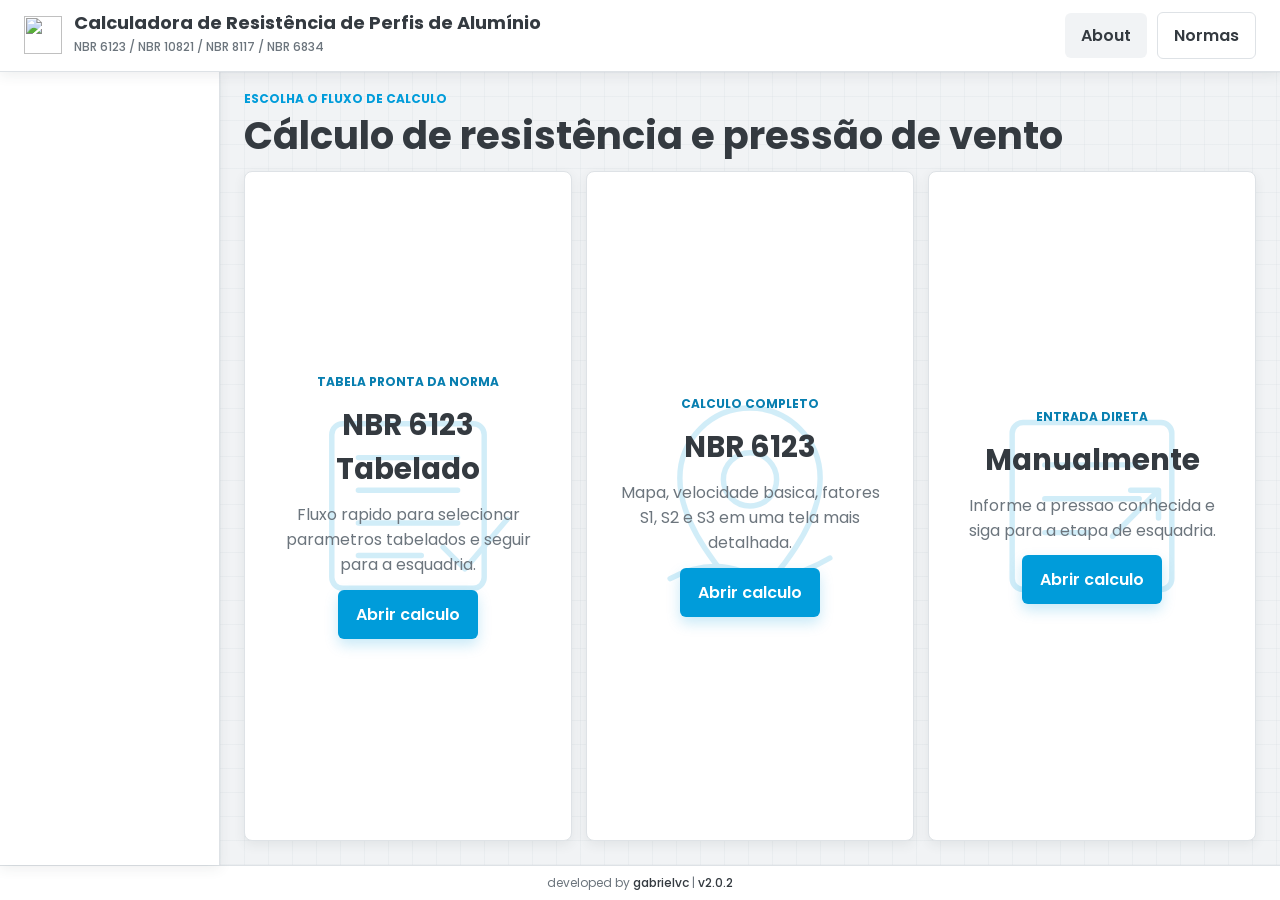
==== index.html @ 4ff80dc0 "v2.0.2" ====
<!DOCTYPE html>
<html lang="pt-BR">
<head>
  <meta charset="UTF-8" />
  <meta name="viewport" content="width=device-width, initial-scale=1.0" />
  <title>Calculadora de resistência de perfis</title>
  <link rel="preconnect" href="https://fonts.googleapis.com">
  <link rel="preconnect" href="https://fonts.gstatic.com" crossorigin>
  <link href="https://fonts.googleapis.com/css2?family=Poppins:wght@400;500;600;700&display=swap" rel="stylesheet">
  <link rel="stylesheet" href="https://unpkg.com/leaflet/dist/leaflet.css"/>
  <link rel="icon" href="/favicon.png" type="image/png">
  <link rel="stylesheet" href="styles.css" />
  <script src="https://unpkg.com/leaflet/dist/leaflet.js"></script>
</head>
<body>
  <header id="top-bar">
    <a class="brand" href="#" aria-label="Voltar para inicio">
      <img src="favicon.png" alt="">
      <div>
        <strong>Calculadora de Resistência de Perfis de Alumínio</strong>
        <span>NBR 6123 / NBR 10821 / NBR 8117 / NBR 6834</span>
      </div>
    </a>

    <nav class="top-nav" aria-label="Menu principal">
      <button class="top-btn" type="button" data-dialog="aboutDialog">About</button>
      <a class="top-btn ghost" href="/normas">Normas</a>
    </nav>
  </header>

  <div id="main-container">
    
    <aside id="sidebar" aria-label="Barra lateral"><!--
      <h3>Projeto</h3>

      <div class="sidebar-empty">
        <div class="sidebar-icon"></div>
        <p>Espaco reservado para ferramentas, historico ou configuracoes.</p>
      </div>-->
    </aside>
    
    <main id="content-area">
      <section class="home-view view active" id="homeView" aria-labelledby="homeTitle">
        <div class="home-heading">
          <p class="eyebrow">Escolha o fluxo de calculo</p>
          <h1 id="homeTitle">Cálculo de resistência e pressão de vento</h1>
        </div>

        <div class="choice-grid" aria-label="Tipos de calculo">
          <article class="choice-panel panel-tabled" data-target="tabledView">
            <div class="panel-preview" aria-hidden="true"></div>
            <div class="choice-content">
              <span class="choice-kicker">Tabela pronta da norma</span>
              <h2>NBR 6123 Tabelado</h2>
              <p>Fluxo rapido para selecionar parametros tabelados e seguir para a esquadria.</p>
              <button class="primary-btn open-view" type="button" data-target="tabledView">Abrir calculo</button>
            </div>
          </article>

          <article class="choice-panel panel-nbr" data-target="nbrView">
            <div class="panel-preview" aria-hidden="true"></div>
            <div class="choice-content">
              <span class="choice-kicker">Calculo completo</span>
              <h2>NBR 6123</h2>
              <p>Mapa, velocidade basica, fatores S1, S2 e S3 em uma tela mais detalhada.</p>
              <button class="primary-btn open-view" type="button" data-target="nbrView">Abrir calculo</button>
            </div>
          </article>

          <article class="choice-panel panel-manual" data-target="manualView">
            <div class="panel-preview" aria-hidden="true"></div>
            <div class="choice-content">
              <span class="choice-kicker">Entrada direta</span>
              <h2>Manualmente</h2>
              <p>Informe a pressao conhecida e siga para a etapa de esquadria.</p>
              <button class="primary-btn open-view" type="button" data-target="manualView">Abrir calculo</button>
            </div>
          </article>
        </div>
      </section>

      <section class="calc-view view" id="tabledView" aria-labelledby="tabledTitle">
        <div class="view-header">
          <button class="icon-btn back-btn" type="button" aria-label="Voltar">&lsaquo;</button>
          <div>
            <p class="eyebrow">Tabela pronta</p>
            <h1 id="tabledTitle">NBR 6123 Tabelado</h1>
          </div>
        </div>

        <div class="workspace with-map">
          <form class="form-column">
            <section class="tool-panel">
              <h2>Pressao do vento</h2>
              <div class="input-grid">
                <label for="pavimentosInput">Pavimentos<input id="pavimentosInput" type="number" min="1" placeholder="1 a 30 no máx."></label>
              </div>
            </section>

            <section class="tool-panel">
              <h2>Esquadria</h2>
              <div class="input-grid">
                <label for="larguraInput">Largura (mm)<input id="larguraInput" type="number" step="1" placeholder="Largura total"></label>
                <label for="alturafolInput">Altura (mm)<input id="alturafolInput" type="number" step="1" placeholder="Altura total"></label>
                <label for="quantidadefolInput">Folhas<input id="quantidadefolInput" type="number" min="1" placeholder="Qtd. de folhas"></label>
              </div>
              <label class="alloy-field">Liga do Alumínio
                <button class="alloy-select" type="button" data-dialog="alloyDialog">
                  <strong data-alloy-label>6060-T5</strong>
                </button>
              </label>
              <div class="optional-glass-card" id="tabledGlassSection">
                <div class="optional-glass-header">
                  <div>
                    <strong>Espessura de vidro mínima</strong>
                  </div>
                  <button class="secondary-btn glass-toggle" type="button" data-glass-toggle="tabledGlassSection">Calcular vidro</button>
                </div>
                <div class="optional-glass-body">
                  <p class="optional-glass-note">Informe a medida real do pano de vidro. Para esquadrias simples, use a mesma dimensão da esquadria.</p>
                  <label class="alloy-field">Tipo de vidro
                    <button class="alloy-select" type="button" data-dialog="glassDialog">
                      <strong data-glass-label>Monolítico float</strong>
                    </button>
                  </label>
                  <label class="same-glass-toggle">
                    <input type="checkbox" data-glass-same="tabledGlassSection" data-source-width="#larguraInput" data-source-height="#alturafolInput" data-source-leaves="#quantidadefolInput">
                    <span>Mesma dimensão da esquadria</span>
                  </label>
                  <div class="input-grid">
                    <label for="tabledGlassWidthInput">Largura do vidro (mm)<input id="tabledGlassWidthInput" type="number" step="1" placeholder="Largura do pano"></label>
                    <label for="tabledGlassHeightInput">Altura do vidro (mm)<input id="tabledGlassHeightInput" type="number" step="1" placeholder="Altura do pano"></label>
                  </div>
                </div>
              </div>
              <button class="primary-btn wide calc-btn" id="generateJsonBtn" type="button">Calcular</button>
            </section>
          </form>

          <section class="map-panel">
            <div class="map-search">
              <label for="addressInput">Endereco</label>
              <div class="field-row">
                <input id="addressInput" type="text" placeholder="Digite uma cidade ou endereco">
                <button class="secondary-btn" id="searchBtn" type="button">Buscar</button>
              </div>
            </div>
            <div id="mapid"></div>
          </section>

          <aside class="result-panel" id="results">
            <h2>Resultados</h2>
          </aside>
        </div>
      </section>

      <section class="calc-view view" id="nbrView" aria-labelledby="nbrTitle">
        <div class="view-header">
          <button class="icon-btn back-btn" type="button" aria-label="Voltar">&lsaquo;</button>
          <div>
            <p class="eyebrow">Calculo completo</p>
            <h1 id="nbrTitle">NBR 6123</h1>
          </div>
        </div>

        <div class="workspace with-map">
          <form class="form-column">
            <section class="tool-panel pressure-panel" id="nbrPressurePanel">
              <div class="panel-heading-row">
                <h2>Pressao do vento</h2>
                <button class="mini-btn" id="togglePressureDetailsBtn" type="button">Ver parametros</button>
              </div>

              <div class="pressure-final compact-hidden" id="nbrPressureFinal">
                <span>Pressao de ensaio</span>
                <strong id="nbrPressureFinalValue">-- Pa</strong>
              </div>

              <div class="pressure-details" id="nbrPressureDetails">
                <div class="input-grid">
                  <label for="nbrV0Input">V0 (m/s)<input id="nbrV0Input" type="number" step="0.1" placeholder="Selecione no mapa" readonly></label>
                  <label for="nbrRegionInput">Regiao<input id="nbrRegionInput" type="text" placeholder="Selecione no mapa" readonly></label>
                </div>

                <div class="factor-stack" aria-label="Fatores da NBR 6123">
                  <p class="factor-instruction">Clique em cada fator para escolher a condição do projeto.</p>
                  <button class="factor-summary" type="button" data-dialog="s1Dialog">
                    <span>
                      <strong>S1</strong>
                      <small id="nbrS1Summary">Terreno plano ou fracamente acidentado</small>
                      <em>Clique para escolher</em>
                    </span>
                    <b id="nbrS1Value">1,0</b>
                  </button>
                  <button class="factor-summary" type="button" data-dialog="s2Dialog">
                    <span>
                      <strong>S2</strong>
                      <small id="nbrS2Summary">Categoria a definir</small>
                      <em>Clique para preencher</em>
                    </span>
                    <b id="nbrS2Value">1,0</b>
                  </button>
                  <button class="factor-summary" type="button" data-dialog="s3Dialog">
                    <span>
                      <strong>S3</strong>
                    <small id="nbrS3Summary">Grupo 3 - edificações usuais</small>
                      <em>Clique para escolher</em>
                    </span>
                    <b id="nbrS3Value">1,0</b>
                  </button>
                </div>
              </div>
            </section>

            <section class="tool-panel">
              <h2>Esquadria</h2>
              <div class="input-grid">
                <label for="nbrLarguraInput">Largura (mm)<input id="nbrLarguraInput" type="number" step="1" placeholder="Largura total"></label>
                <label for="nbrAlturaInput">Altura (mm)<input id="nbrAlturaInput" type="number" step="1" placeholder="Altura total"></label>
                <label for="nbrFolhasInput">Folhas<input id="nbrFolhasInput" type="number" min="1" placeholder="Qtd. de folhas"></label>
              </div>
              <label class="alloy-field">Liga do Alumínio
                <button class="alloy-select" type="button" data-dialog="alloyDialog">
                  <strong data-alloy-label>6060-T5</strong>
                </button>
              </label>
              <div class="optional-glass-card" id="nbrGlassSection">
                <div class="optional-glass-header">
                  <div>
                    <strong>Espessura de vidro mínima</strong>
                  </div>
                  <button class="secondary-btn glass-toggle" type="button" data-glass-toggle="nbrGlassSection">Calcular vidro</button>
                </div>
                <div class="optional-glass-body">
                  <p class="optional-glass-note">Informe a medida real do pano de vidro. Em fachadas, use o maior vidro do módulo.</p>
                  <label class="alloy-field">Tipo de vidro
                    <button class="alloy-select" type="button" data-dialog="glassDialog">
                      <strong data-glass-label>Monolítico float</strong>
                    </button>
                  </label>
                  <label class="same-glass-toggle">
                    <input type="checkbox" data-glass-same="nbrGlassSection" data-source-width="#nbrLarguraInput" data-source-height="#nbrAlturaInput" data-source-leaves="#nbrFolhasInput">
                    <span>Mesma dimensão da esquadria</span>
                  </label>
                  <div class="input-grid">
                    <label for="nbrGlassWidthInput">Largura do vidro (mm)<input id="nbrGlassWidthInput" type="number" step="1" placeholder="Largura do pano"></label>
                    <label for="nbrGlassHeightInput">Altura do vidro (mm)<input id="nbrGlassHeightInput" type="number" step="1" placeholder="Altura do pano"></label>
                  </div>
                </div>
              </div>
              <button class="primary-btn wide calc-btn" id="nbrCalculateBtn" type="button">Calcular</button>
            </section>
          </form>

          <section class="map-panel">
            <div class="map-search">
              <label for="nbrAddressInput">Endereco</label>
              <div class="field-row">
                <input id="nbrAddressInput" type="text" placeholder="Digite uma cidade ou endereco">
                <button class="secondary-btn" id="nbrSearchBtn" type="button">Buscar</button>
              </div>
            </div>
            <div id="nbrMapid"></div>
          </section>

          <aside class="result-panel" id="nbrResults">
            <h2>Resultados</h2>
            <dl>
              <div><dt>Pressao de ensaio</dt><dd>Aguardando calculo</dd></div>
              <div><dt>Esquadria</dt><dd>Nao calculada</dd></div>
            </dl>
          </aside>
        </div>
      </section>

      <section class="calc-view view" id="manualView" aria-labelledby="manualTitle">
        <div class="view-header">
          <button class="icon-btn back-btn" type="button" aria-label="Voltar">&lsaquo;</button>
          <div>
            <p class="eyebrow">Entrada direta</p>
            <h1 id="manualTitle">Manualmente</h1>
          </div>
        </div>

        <div class="workspace manual-workspace">
          <form class="form-column">
            <section class="tool-panel">
              <h2>Pressao</h2>
              <label for="manualPressaoInput">Pressao informada (Pa)<input id="manualPressaoInput" type="number" step="0.01" placeholder="Ex: 850"></label>
            </section>

            <section class="tool-panel">
              <h2>Esquadria</h2>
              <div class="input-grid">
                <label for="manualLarguraInput">Largura (mm)<input id="manualLarguraInput" type="number" step="1" placeholder="Largura total"></label>
                <label for="manualAlturaInput">Altura (mm)<input id="manualAlturaInput" type="number" step="1" placeholder="Altura"></label>
                <label for="manualFolhasInput">Folhas<input id="manualFolhasInput" type="number" min="1" placeholder="Qtd. Folhas"></label>
              </div>
              <label class="alloy-field">Liga do Alumínio
                <button class="alloy-select" type="button" data-dialog="alloyDialog">
                  <strong data-alloy-label>6060-T5</strong>
                </button>
              </label>
              <div class="optional-glass-card" id="manualGlassSection">
                <div class="optional-glass-header">
                  <div>
                    <strong>Espessura de vidro mínima</strong>
                  </div>
                  <button class="secondary-btn glass-toggle" type="button" data-glass-toggle="manualGlassSection">Calcular vidro</button>
                </div>
                <div class="optional-glass-body">
                  <p class="optional-glass-note">Informe a medida real do pano de vidro ou reutilize a dimensão da esquadria.</p>
                  <label class="alloy-field">Tipo de vidro
                    <button class="alloy-select" type="button" data-dialog="glassDialog">
                      <strong data-glass-label>Monolítico float</strong>
                    </button>
                  </label>
                  <label class="same-glass-toggle">
                    <input type="checkbox" data-glass-same="manualGlassSection" data-source-width="#manualLarguraInput" data-source-height="#manualAlturaInput" data-source-leaves="#manualFolhasInput">
                    <span>Mesma dimensão da esquadria</span>
                  </label>
                  <div class="input-grid">
                    <label for="manualGlassWidthInput">Largura do vidro (mm)<input id="manualGlassWidthInput" type="number" step="1" placeholder="Largura do pano"></label>
                    <label for="manualGlassHeightInput">Altura do vidro (mm)<input id="manualGlassHeightInput" type="number" step="1" placeholder="Altura do pano"></label>
                  </div>
                </div>
              </div>
              <button class="primary-btn wide calc-btn" id="manualCalculateBtn" type="button">Calcular</button>
            </section>
          </form>

          <aside class="result-panel manual-result" id="manualResults">
            <h2>Resultados</h2>
          </aside>
        </div>
      </section>
    </main>
  </div>

  <footer id="bottom-bar">
    <p>developed by <a href="https://github.com/gabrielvcc" target="_blank" rel="noopener">gabrielvc</a> | <a href="#" id="version-link">v2.0.2</a></p>
  </footer>

  <dialog id="aboutDialog">
    <div class="dialog-content">
      <h2>Calculadora NBR 6123</h2>
      <p>Base visual nova para organizar os fluxos de pressao do vento e esquadria.</p>
      <button class="primary-btn" type="button" data-close-dialog>Fechar</button>
    </div>
  </dialog>

  <dialog class="factor-dialog" id="calculationDetailsDialog">
    <div class="dialog-content factor-dialog-content">
      <div class="dialog-heading">
        <div>
          <p class="eyebrow">Memoria de calculo</p>
          <h2>Detalhes</h2>
        </div>
        <button class="icon-btn" type="button" aria-label="Fechar" data-close-dialog>&times;</button>
      </div>

      <div id="calculationDetailsContent" class="details-grid"></div>
    </div>
  </dialog>

  <dialog class="factor-dialog" id="glassDetailsDialog">
    <div class="dialog-content factor-dialog-content">
      <div class="dialog-heading">
        <div>
          <p class="eyebrow">Memoria de calculo</p>
          <h2>Vidro</h2>
        </div>
        <button class="icon-btn" type="button" aria-label="Fechar" data-close-dialog>&times;</button>
      </div>

      <div id="glassDetailsContent" class="details-grid"></div>
    </div>
  </dialog>

  <dialog class="factor-dialog" id="alloyDialog">
    <div class="dialog-content factor-dialog-content">
      <div class="dialog-heading">
        <div>
          <p class="eyebrow">Material da esquadria</p>
          <h2>Liga de alumínio</h2>
        </div>
        <button class="icon-btn" type="button" aria-label="Fechar" data-close-dialog>&times;</button>
      </div>

      <div class="alloy-table-wrap">
        <table class="alloy-table">
          <thead>
            <tr>
              <th>Liga</th>
              <th>LRT (N/mm²)</th>
              <th>Módulo E (MPa)</th>
              <th>Densidade (kg/mm².m)</th>
              <th></th>
            </tr>
          </thead>
          <tbody>
            <tr>
              <td><strong>6060-T5</strong></td>
              <td>150</td>
              <td>70000</td>
              <td>000270</td>
              <td><button class="secondary-btn alloy-option" type="button" data-alloy="6060-T5">Selecionar</button></td>
            </tr>
            <tr>
              <td><strong>6063-T6</strong></td>
              <td>180</td>
              <td>70000</td>
              <td>000270</td>
              <td><button class="secondary-btn alloy-option" type="button" data-alloy="6063-T6">Selecionar</button></td>
            </tr>
            <tr>
              <td><strong>6351-T6</strong></td>
              <td>290</td>
              <td>70000</td>
              <td>000271</td>
              <td><button class="secondary-btn alloy-option" type="button" data-alloy="6351-T6">Selecionar</button></td>
            </tr>
          </tbody>
        </table>
      </div>
    </div>
  </dialog>

  <dialog class="factor-dialog" id="glassDialog">
    <div class="dialog-content factor-dialog-content">
      <div class="dialog-heading">
        <div>
          <p class="eyebrow">NBR 7199</p>
          <h2>Tipo de vidro</h2>
        </div>
        <button class="icon-btn" type="button" aria-label="Fechar" data-close-dialog>&times;</button>
      </div>

      <div class="alloy-table-wrap">
        <table class="alloy-table">
          <thead>
            <tr>
              <th>Tipo</th>
              <th>Composição considerada</th>
              <th>Fator usado</th>
              <th></th>
            </tr>
          </thead>
          <tbody>
            <tr>
              <td><strong>Monolítico float</strong></td>
              <td>1 vidro float</td>
              <td>ε3 = 1,00</td>
              <td><button class="secondary-btn alloy-option glass-option" type="button" data-glass-type="monolitico_float" data-glass-name="Monolítico float">Selecionar</button></td>
            </tr>
            <tr>
              <td><strong>Monolítico impresso</strong></td>
              <td>1 vidro impresso</td>
              <td>ε3 = 1,10</td>
              <td><button class="secondary-btn alloy-option glass-option" type="button" data-glass-type="monolitico_impresso" data-glass-name="Monolítico impresso">Selecionar</button></td>
            </tr>
            <tr>
              <td><strong>Monolítico armado</strong></td>
              <td>1 vidro armado</td>
              <td>ε3 = 1,30</td>
              <td><button class="secondary-btn alloy-option glass-option" type="button" data-glass-type="monolitico_armado" data-glass-name="Monolítico armado">Selecionar</button></td>
            </tr>
            <tr>
              <td><strong>Monolítico temperado</strong></td>
              <td>1 vidro temperado</td>
              <td>ε3 = 0,77</td>
              <td><button class="secondary-btn alloy-option glass-option" type="button" data-glass-type="monolitico_temperado" data-glass-name="Monolítico temperado">Selecionar</button></td>
            </tr>
            <tr>
              <td><strong>Laminado float</strong></td>
              <td>2 vidros float</td>
              <td>ε2 = 1,30</td>
              <td><button class="secondary-btn alloy-option glass-option" type="button" data-glass-type="laminado_float_2" data-glass-name="Laminado float - 2 vidros">Selecionar</button></td>
            </tr>
            <tr>
              <td><strong>Insulado float</strong></td>
              <td>2 vidros monolíticos float + câmara</td>
              <td>ε1 = 1,60</td>
              <td><button class="secondary-btn alloy-option glass-option" type="button" data-glass-type="insulado_float_2" data-glass-name="Insulado float - 2 vidros">Selecionar</button></td>
            </tr>
            <tr>
              <td><strong>Insulado float + laminado</strong></td>
              <td>1 vidro float + câmara + laminado 2 vidros</td>
              <td>ε1 = 1,60 / ε2 = 1,30</td>
              <td><button class="secondary-btn alloy-option glass-option" type="button" data-glass-type="insulado_float_laminado" data-glass-name="Insulado float + laminado">Selecionar</button></td>
            </tr>
          </tbody>
        </table>
      </div>
    </div>
  </dialog>

  <dialog class="factor-dialog" id="s1Dialog">
    <div class="dialog-content factor-dialog-content">
      <div class="dialog-heading">
        <div>
          <p class="eyebrow">Fator topografico</p>
          <h2>S1</h2>
        </div>
        <button class="icon-btn" type="button" aria-label="Fechar" data-close-dialog>&times;</button>
      </div>

      <div class="option-grid">
        <label class="option-card">
          <input type="radio" name="nbrS1" value="1.0" data-title="Terreno plano ou fracamente acidentado" checked>
          <span>
            <strong>Terreno plano ou fracamente acidentado</strong>
            <small>Referencia usual para terrenos sem aceleracao topografica relevante.</small>
          </span>
          <b>1,0</b>
        </label>
        <label class="option-card">
          <input type="radio" name="nbrS1" value="slope" data-title="Taludes ou morros">
          <span>
            <strong>Taludes ou morros</strong>
            <small>Use um valor calculado pela NBR 6123 ou uma das referencias simplificadas abaixo.</small>
          </span>
          <b>Config.</b>
        </label>

        <div class="nested-factor-options" id="nbrS1SlopeOptions">
          <label class="option-card">
            <input type="radio" name="nbrS1SlopeMode" value="manual" data-title="Valor calculado pela NBR 6123">
            <span>
              <strong>Valor calculado</strong>
              <small>Informe o S1 calculado usando os critérios da NBR 6123 para o talude ou morro.</small>
            </span>
            <input id="nbrS1ManualInput" class="factor-value-input" type="number" min="0" step="0.01" placeholder="x,xx">
          </label>
          <label class="option-card">
            <input type="radio" name="nbrS1SlopeMode" value="base" data-title="Pé de morro/base" checked>
            <span>
              <strong>Pé de morro/base</strong>
              <small>Considera S1 igual a 1,0 conforme condição da base.</small>
            </span>
            <b>1,0</b>
          </label>
          <label class="option-card">
            <input type="radio" name="nbrS1SlopeMode" value="top" data-title="Meio/topo estimativo">
            <span>
              <strong>Meio/topo</strong>
              <small>Valor estimativo para casos usuais de morro; para casos extremos, calcule pela norma.</small>
            </span>
            <b>1,20</b>
          </label>
        </div>

        <label class="option-card">
          <input type="radio" name="nbrS1" value="0.9" data-title="Vales profundos protegidos">
          <span>
            <strong>Vales profundos protegidos</strong>
            <small>Para locais protegidos de ventos de qualquer direcao.</small>
          </span>
          <b>0,9</b>
        </label>
      </div>

      <button class="primary-btn dialog-action" type="button" data-apply-factor="s1Dialog">Aplicar</button>
    </div>
  </dialog>

  <dialog class="factor-dialog" id="s2Dialog">
    <div class="dialog-content factor-dialog-content">
      <div class="dialog-heading">
        <div>
          <p class="eyebrow">Rugosidade, dimensoes e altura</p>
          <h2>S2</h2>
        </div>
        <button class="icon-btn" type="button" aria-label="Fechar" data-close-dialog>&times;</button>
      </div>

      <div class="factor-layout s2-layout">
        <div class="s2-categories">
          <div class="option-grid compact-options">
            <label class="option-card"><input type="radio" name="nbrS2" value="categoria1" data-title="Categoria I" checked><span><strong>Categoria I</strong><small>Superficies lisas de grandes dimensoes.</small></span><b>Tabela</b></label>
            <label class="option-card"><input type="radio" name="nbrS2" value="categoria2" data-title="Categoria II"><span><strong>Categoria II</strong><small>Terrenos abertos com poucos obstaculos.</small></span><b>Tabela</b></label>
            <label class="option-card"><input type="radio" name="nbrS2" value="categoria3" data-title="Categoria III"><span><strong>Categoria III</strong><small>Terrenos com obstaculos baixos e esparsos.</small></span><b>Tabela</b></label>
            <label class="option-card"><input type="radio" name="nbrS2" value="categoria4" data-title="Categoria IV"><span><strong>Categoria IV</strong><small>Terrenos cobertos por obstaculos numerosos.</small></span><b>Tabela</b></label>
            <label class="option-card"><input type="radio" name="nbrS2" value="categoria5" data-title="Categoria V"><span><strong>Categoria V</strong><small>Centro de grandes cidades ou zonas densas.</small></span><b>Tabela</b></label>
          </div>
        </div>

        <div class="building-diagram" aria-hidden="true">
          <div class="building-box">
            <div class="building-face building-front"></div>
            <div class="building-face building-side"></div>
            <div class="building-face building-top"></div>
            <span class="measure measure-width">Largura maior</span>
            <span class="measure measure-depth">Largura menor</span>
            <span class="measure measure-height">Altura</span>
          </div>
        </div>

        <div class="dimension-grid">
          <label for="nbrBuildingWidthInput">Largura maior (m)<input id="nbrBuildingWidthInput" type="number" step="0.01" placeholder="Ex: 24"></label>
          <label for="nbrBuildingLengthInput">Largura menor (m)<input id="nbrBuildingLengthInput" type="number" step="0.01" placeholder="Ex: 12"></label>
          <label for="nbrBuildingHeightInput">Altura (m)<input id="nbrBuildingHeightInput" type="number" step="0.01" placeholder="Ex: 18"></label>
          <div class="s2-calculation-card">
            <h3>S2 calculado</h3>
            <dl>
              <div><dt>Classe</dt><dd id="nbrS2ClassPreview">Informe a altura</dd></div>
              <div><dt>Parâmetros meteorológicos</dt><dd id="nbrS2MeteorPreview">--</dd></div>
              <div><dt>Fator rajada</dt><dd id="nbrS2GustPreview">--</dd></div>
              <div><dt>Resultado</dt><dd id="nbrS2ResultPreview">--</dd></div>
            </dl>
          </div>
        </div>
      </div>

      <button class="primary-btn dialog-action" type="button" data-apply-factor="s2Dialog">Aplicar</button>
    </div>
  </dialog>

  <dialog class="factor-dialog" id="s3Dialog">
    <div class="dialog-content factor-dialog-content">
      <div class="dialog-heading">
        <div>
          <p class="eyebrow">Fator estatistico</p>
          <h2>S3</h2>
        </div>
        <button class="icon-btn" type="button" aria-label="Fechar" data-close-dialog>&times;</button>
      </div>

      <div class="option-grid s3-option-grid">
        <label class="option-card"><input type="radio" name="nbrS3" value="1.11" data-title="Grupo 1"><span><strong>Grupo 1</strong><small>Estruturas cuja ruina total ou parcial pode afetar a seguranca ou possibilidade de socorro a pessoas apos uma tempestade destrutiva, como hospitais, quarteis de bombeiros e de forcas de seguranca, edificios de centrais de controle etc. Pontes rodoviarias e ferroviarias. Estruturas que abriguem substancias inflamaveis, toxicas e/ou explosivas. Vedacoes das edificacoes do grupo 1.</small></span><b>1,11</b></label>
        <label class="option-card"><input type="radio" name="nbrS3" value="1.06" data-title="Grupo 2"><span><strong>Grupo 2</strong><small>Estruturas cuja ruina represente substancial risco a vida humana, particularmente a pessoas em aglomeracoes, criancas e jovens, incluindo edificacoes com capacidade de aglomeracao de mais de 300 pessoas em um mesmo ambiente, creches com capacidade maior que 150 pessoas, escolas com capacidade maior que 250 pessoas. Vedacoes das edificacoes do grupo 2.</small></span><b>1,06</b></label>
        <label class="option-card"><input type="radio" name="nbrS3" value="1.00" data-title="Grupo 3" checked><span><strong>Grupo 3</strong><small>Edificacoes para residencias, hoteis, comercio e industrias. Estruturas ou elementos estruturais desmontaveis com vistas a reutilizacao. Vedacoes das edificacoes do grupo 3.</small></span><b>1,00</b></label>
        <label class="option-card"><input type="radio" name="nbrS3" value="0.95" data-title="Grupo 4"><span><strong>Grupo 4</strong><small>Edificacoes nao destinadas a ocupacao humana, como depositos e silos, e sem circulacao de pessoas no entorno. Vedacoes das edificacoes do grupo 4.</small></span><b>0,95</b></label>
        <label class="option-card"><input type="radio" name="nbrS3" value="0.83" data-title="Grupo 5"><span><strong>Grupo 5</strong><small>Edificacoes temporarias nao reutilizaveis. Estruturas dos grupos 1 a 4 durante a construcao, fator aplicavel em prazo maximo de 2 anos. Vedacoes das edificacoes do grupo 5.</small></span><b>0,83</b></label>
      </div>

      <label class="note-toggle">
        <input type="checkbox" id="nbrS3SealingCheckbox">
        <span>Projeto de vedações: usar 0,92 x S3</span>
      </label>

      <div class="note-box">
        NOTA: Exclusivamente para o projeto das vedações, permite-se que a velocidade característica seja calculada com o fator 0,92 x S3, em vez de S3.
      </div>

      <button class="primary-btn dialog-action" type="button" data-apply-factor="s3Dialog">Aplicar</button>
    </div>
  </dialog>

  <script src="script.js"></script>
</body>
</html>
---- styles.css ----
:root {
  --blue: #009CDA;
  --blue-dark: #087fb0;
  --dark-gray: #343a40;
  --medium-gray: #6c757d;
  --light-gray: #f1f3f5;
  --border-color: #dee2e6;
  --background-color: #f8f9fa;
  --white: #ffffff;
  --shadow: 0 4px 12px rgba(52, 58, 64, 0.08);
  --strong-shadow: 0 18px 40px rgba(52, 58, 64, 0.14);
}

* {
  box-sizing: border-box;
  margin: 0;
  padding: 0;
  font-family: 'Poppins', sans-serif;
}

body {
  display: flex;
  flex-direction: column;
  height: 100vh;
  overflow: hidden;
  background: var(--background-color);
  color: var(--dark-gray);
}

button,
input,
select {
  font: inherit;
}

button {
  cursor: pointer;
}

a.top-btn {
  text-decoration: none;
  display: inline-flex;
  align-items: center;
}

#top-bar {
  min-height: 72px;
  display: flex;
  justify-content: space-between;
  align-items: center;
  gap: 24px;
  padding: 12px 24px;
  background: var(--white);
  border-bottom: 1px solid var(--border-color);
  box-shadow: var(--shadow);
  z-index: 10;
}

.brand {
  display: flex;
  align-items: center;
  gap: 12px;
  color: inherit;
  text-decoration: none;
}

.brand img {
  width: 38px;
  height: 38px;
}

.brand strong {
  display: block;
  font-size: 18px;
  line-height: 1.1;
}

.brand span {
  color: var(--medium-gray);
  font-size: 12px;
  font-weight: 500;
}

.top-nav {
  display: flex;
  align-items: center;
  gap: 10px;
}

.top-btn,
.primary-btn,
.secondary-btn,
.icon-btn {
  border: 0;
  border-radius: 6px;
  font-weight: 600;
  transition: transform 0.18s, box-shadow 0.18s, background 0.18s, color 0.18s;
}

.top-btn,
.secondary-btn {
  padding: 10px 16px;
  background: var(--light-gray);
  color: var(--dark-gray);
}

.top-btn:hover,
.secondary-btn:hover {
  background: #e8ecef;
  transform: translateY(-1px);
}

.top-btn.ghost {
  background: transparent;
  border: 1px solid var(--border-color);
}

#main-container {
  display: flex;
  flex: 1;
  min-height: 0;
}

#bottom-bar {
  height: 35px;
  display: flex;
  align-items: center;
  justify-content: center;
  flex-shrink: 0;
  padding: 0 20px;
  background: var(--white);
  border-top: 1px solid var(--border-color);
  color: var(--medium-gray);
  font-size: 12px;
}

#bottom-bar a {
  color: var(--dark-gray);
  font-weight: 500;
  text-decoration: none;
  transition: color 0.2s;
}

#bottom-bar a:hover {
  color: var(--blue);
}

#bottom-bar p span {
  position: relative;
  top: 1px;
  font-size: 1.5em;
}

#sidebar {
  width: 220px;
  padding: 24px;
  background: var(--white);
  border-right: 1px solid var(--border-color);
  display: flex;
  flex-direction: column;
  align-items: center;
  box-shadow: var(--shadow);
  z-index: 2;
}

#sidebar h3 {
  margin-bottom: 18px;
  padding-bottom: 8px;
  border-bottom: 2px solid var(--blue);
  font-weight: 600;
}

.sidebar-empty {
  width: 100%;
  min-height: 220px;
  border: 1px dashed var(--border-color);
  border-radius: 8px;
  display: flex;
  flex-direction: column;
  align-items: center;
  justify-content: center;
  gap: 14px;
  padding: 18px;
  text-align: center;
  color: var(--medium-gray);
  background: linear-gradient(180deg, #fff, #f6f8fa);
}

.sidebar-icon {
  width: 48px;
  height: 48px;
  border-radius: 8px;
  border: 2px solid rgba(0, 156, 218, 0.25);
  background:
    linear-gradient(90deg, transparent 46%, rgba(0, 156, 218, 0.35) 47% 53%, transparent 54%),
    linear-gradient(0deg, transparent 46%, rgba(0, 156, 218, 0.35) 47% 53%, transparent 54%);
}

.sidebar-empty p {
  font-size: 12px;
  line-height: 1.5;
}

#content-area {
  flex: 1;
  min-width: 0;
  background:
    linear-gradient(rgba(222, 226, 230, 0.38) 1px, transparent 1px),
    linear-gradient(90deg, rgba(222, 226, 230, 0.38) 1px, transparent 1px),
    var(--light-gray);
  background-size: 24px 24px;
  overflow: hidden;
}

.view {
  height: 100%;
  display: none;
  padding: 18px 24px 24px;
  overflow: auto;
}

.view.active {
  display: block;
}

.home-view {
  display: none;
  flex-direction: column;
  gap: 14px;
}

.home-view.active {
  display: flex;
}

.home-heading {
  max-width: 1200px;
}

.eyebrow {
  color: var(--blue);
  font-size: 12px;
  font-weight: 700;
  letter-spacing: 0;
  text-transform: uppercase;
  margin-bottom: 6px;
}

h1 {
  font-size: clamp(28px, 3vw, 42px);
  line-height: 1.12;
}

.choice-grid {
  flex: 1;
  min-height: 390px;
  display: grid;
  grid-template-columns: repeat(3, minmax(220px, 1fr));
  gap: 14px;
}

.choice-panel {
  position: relative;
  min-height: 100%;
  overflow: hidden;
  border: 1px solid var(--border-color);
  border-radius: 8px;
  background: var(--white);
  box-shadow: var(--shadow);
  isolation: isolate;
  transition: transform 0.2s, box-shadow 0.2s, border-color 0.2s;
}

.choice-panel:hover {
  transform: translateY(-3px);
  border-color: rgba(0, 156, 218, 0.45);
  box-shadow: var(--strong-shadow);
}

.panel-preview {
  position: absolute;
  inset: 0;
  opacity: 0.22;
  background-repeat: no-repeat;
  background-position: center;
  background-size: min(78%, 360px);
  z-index: -1;
}

.panel-tabled .panel-preview {
  background-image:
    linear-gradient(rgba(255,255,255,0.2), rgba(255,255,255,0.2)),
    url("data:image/svg+xml,%3Csvg width='420' height='420' viewBox='0 0 420 420' xmlns='http://www.w3.org/2000/svg'%3E%3Cg fill='none' stroke='%23009CDA' stroke-width='9' stroke-linecap='round' stroke-linejoin='round'%3E%3Crect x='84' y='74' width='252' height='272' rx='18'/%3E%3Cpath d='M128 130h164M128 184h164M128 238h164M128 292h104'/%3E%3Cpath d='M268 278l36 36 70-82'/%3E%3C/g%3E%3C/svg%3E");
}

.panel-nbr .panel-preview {
  background-image:
    linear-gradient(rgba(255,255,255,0.2), rgba(255,255,255,0.2)),
    url("data:image/svg+xml,%3Csvg width='420' height='420' viewBox='0 0 420 420' xmlns='http://www.w3.org/2000/svg'%3E%3Cg fill='none' stroke='%23009CDA' stroke-width='9' stroke-linecap='round' stroke-linejoin='round'%3E%3Cpath d='M210 368s116-104 116-204a116 116 0 10-232 0c0 100 116 204 116 204z'/%3E%3Ccircle cx='210' cy='166' r='44'/%3E%3Cpath d='M78 330c42-22 80-26 118-12 45 16 88 12 146-22'/%3E%3C/g%3E%3C/svg%3E");
}

.panel-manual .panel-preview {
  background-image:
    linear-gradient(rgba(255,255,255,0.2), rgba(255,255,255,0.2)),
    url("data:image/svg+xml,%3Csvg width='420' height='420' viewBox='0 0 420 420' xmlns='http://www.w3.org/2000/svg'%3E%3Cg fill='none' stroke='%23009CDA' stroke-width='9' stroke-linecap='round' stroke-linejoin='round'%3E%3Crect x='78' y='72' width='264' height='276' rx='18'/%3E%3Cpath d='M132 142h156M132 198h156M132 254h72'/%3E%3Cpath d='M244 260l72-72M274 184h46v46'/%3E%3C/g%3E%3C/svg%3E");
}

.choice-content {
  height: 100%;
  min-height: 390px;
  display: flex;
  flex-direction: column;
  justify-content: center;
  align-items: center;
  gap: 12px;
  padding: 30px;
  text-align: center;
}

.choice-kicker {
  color: var(--blue-dark);
  font-size: 12px;
  font-weight: 700;
  text-transform: uppercase;
}

.choice-content h2 {
  font-size: clamp(24px, 2.3vw, 36px);
}

.choice-content p {
  max-width: 320px;
  color: var(--medium-gray);
  line-height: 1.55;
}

.primary-btn {
  padding: 12px 18px;
  background: var(--blue);
  color: var(--white);
  box-shadow: 0 6px 14px rgba(0, 156, 218, 0.22);
}

.primary-btn:hover {
  background: var(--blue-dark);
  transform: translateY(-1px);
}

.wide {
  width: 100%;
}

.view-header {
  display: flex;
  align-items: center;
  gap: 14px;
  margin-bottom: 12px;
}

.icon-btn {
  width: 42px;
  height: 42px;
  display: inline-grid;
  place-items: center;
  background: var(--white);
  border: 1px solid var(--border-color);
  color: var(--dark-gray);
  font-size: 30px;
  line-height: 1;
  box-shadow: var(--shadow);
}

.icon-btn:hover {
  color: var(--blue);
  transform: translateY(-1px);
}

.workspace {
  display: grid;
  grid-template-columns: minmax(280px, 360px) minmax(320px, 1fr) minmax(240px, 310px);
  gap: 14px;
  align-items: stretch;
}

.manual-workspace {
  grid-template-columns: minmax(320px, 520px) minmax(260px, 380px);
}

.form-column {
  display: flex;
  flex-direction: column;
  gap: 18px;
}

.tool-panel,
.result-panel,
.map-panel {
  background: var(--white);
  border: 1px solid var(--border-color);
  border-radius: 8px;
  box-shadow: var(--shadow);
}

.tool-panel,
.result-panel {
  padding: 20px;
}

.tool-panel h2,
.result-panel h2 {
  font-size: 18px;
  margin-bottom: 16px;
  padding-bottom: 8px;
  border-bottom: 2px solid var(--blue);
}

.panel-heading-row {
  display: flex;
  align-items: flex-start;
  justify-content: space-between;
  gap: 12px;
  margin-bottom: 16px;
  border-bottom: 2px solid var(--blue);
}

.panel-heading-row h2 {
  margin-bottom: 0;
  border-bottom: 0;
}

.mini-btn {
  min-height: 30px;
  padding: 6px 10px;
  border: 1px solid var(--border-color);
  border-radius: 6px;
  background: var(--light-gray);
  color: var(--dark-gray);
  font-size: 12px;
  font-weight: 700;
}

.pressure-final {
  display: grid;
  gap: 4px;
  padding: 14px;
  border-radius: 8px;
  background: var(--light-gray);
}

.pressure-final span {
  color: var(--medium-gray);
  font-size: 12px;
  font-weight: 700;
}

.pressure-final strong {
  color: var(--blue-dark);
  font-size: 20px;
}

.compact-hidden {
  display: none;
}

.pressure-panel.is-collapsed .pressure-details {
  display: none;
}

.pressure-panel.is-collapsed .pressure-final {
  display: grid;
}

label {
  display: flex;
  flex-direction: column;
  gap: 7px;
  color: var(--dark-gray);
  font-size: 13px;
  font-weight: 600;
}

input,
select {
  width: 100%;
  height: 42px;
  border: 1px solid var(--border-color);
  border-radius: 6px;
  padding: 0 12px;
  background: var(--white);
  color: var(--dark-gray);
  outline: none;
  transition: border-color 0.18s, box-shadow 0.18s;
}

input::placeholder {
  color: var(--medium-gray);
  opacity: 0.48;
}

input:focus,
select:focus {
  border-color: var(--blue);
  box-shadow: 0 0 0 3px rgba(0, 156, 218, 0.18);
}

.field-row {
  display: grid;
  grid-template-columns: 1fr auto;
  gap: 10px;
  margin: 7px 0 16px;
}

.input-grid {
  display: grid;
  grid-template-columns: repeat(2, minmax(0, 1fr));
  gap: 14px;
}

.factor-stack {
  display: grid;
  gap: 10px;
  margin-top: 16px;
}

.factor-instruction {
  margin: 0 0 2px;
  padding: 9px 10px;
  border: 1px solid rgba(0, 156, 218, 0.18);
  border-radius: 6px;
  background: #f7fbfd;
  color: var(--blue-dark);
  font-size: 12px;
  font-weight: 700;
}

.factor-summary {
  width: 100%;
  min-height: 62px;
  display: flex;
  align-items: center;
  justify-content: space-between;
  gap: 12px;
  padding: 12px 14px;
  border: 1px solid rgba(0, 156, 218, 0.26);
  border-radius: 8px;
  background:
    linear-gradient(135deg, rgba(0, 156, 218, 0.07), transparent 62%),
    var(--white);
  color: var(--dark-gray);
  cursor: pointer;
  text-align: left;
  transition: border-color 0.18s, box-shadow 0.18s, transform 0.18s;
}

.factor-summary::after {
  content: "›";
  color: var(--blue);
  font-size: 24px;
  font-weight: 700;
  line-height: 1;
}

.factor-summary:hover {
  border-color: rgba(0, 156, 218, 0.5);
  box-shadow: 0 8px 18px rgba(52, 58, 64, 0.08);
  transform: translateY(-1px);
}

.factor-summary span {
  min-width: 0;
  display: grid;
  gap: 2px;
}

.factor-summary strong {
  font-size: 13px;
}

.factor-summary small {
  color: var(--medium-gray);
  font-size: 12px;
  line-height: 1.35;
}

.factor-summary em {
  width: fit-content;
  margin-top: 2px;
  padding: 3px 7px;
  border-radius: 999px;
  background: rgba(0, 156, 218, 0.10);
  color: var(--blue);
  font-size: 10px;
  font-style: normal;
  font-weight: 800;
  text-transform: uppercase;
}

.factor-summary b {
  min-width: 48px;
  color: var(--blue-dark);
  font-size: 15px;
  text-align: right;
}

.alloy-field {
  margin-top: 14px;
}

.alloy-select {
  height: 42px;
  min-height: 42px;
  width: 100%;
  display: flex;
  align-items: center;
  justify-content: flex-start;
  gap: 10px;
  padding: 0 12px;
  border: 1px solid var(--border-color);
  border-radius: 6px;
  background: var(--white);
  color: var(--dark-gray);
  text-align: left;
  transition: border-color 0.18s, box-shadow 0.18s, background 0.18s;
}

.alloy-select:hover {
  border-color: rgba(0, 156, 218, 0.5);
  background: #f7fbfd;
  box-shadow: 0 0 0 3px rgba(0, 156, 218, 0.10);
}

.alloy-select strong {
  color: var(--blue-dark);
  font-size: 13px;
  line-height: 1;
}

.alloy-table-wrap {
  overflow: auto;
  border: 1px solid var(--border-color);
  border-radius: 8px;
}

.alloy-table {
  width: 100%;
  border-collapse: collapse;
  min-width: 640px;
}

.alloy-table th,
.alloy-table td {
  padding: 12px 14px;
  border-bottom: 1px solid var(--border-color);
  text-align: left;
  font-size: 13px;
}

.alloy-table th {
  background: var(--light-gray);
  color: var(--blue-dark);
  font-size: 12px;
  text-transform: uppercase;
}

.alloy-table tr:last-child td {
  border-bottom: 0;
}

.alloy-table tbody tr {
  transition: background 0.16s;
}

.alloy-table tbody tr:hover {
  background: #f7fbfd;
}

.alloy-option {
  background: var(--blue);
  color: var(--white);
  box-shadow: 0 5px 12px rgba(0, 156, 218, 0.18);
}

.alloy-option:hover {
  background: var(--blue-dark);
  color: var(--white);
}

.optional-glass-card {
  margin-top: 14px;
  padding: 10px 12px;
  border: 1px dashed rgba(0, 156, 218, 0.35);
  border-radius: 8px;
  background: #f7fbfd;
}

.optional-glass-header {
  display: flex;
  align-items: center;
  justify-content: space-between;
  gap: 12px;
}

.optional-glass-header div {
  min-width: 0;
  display: grid;
  gap: 2px;
}

.optional-glass-header strong {
  color: var(--blue-dark);
  font-size: 13px;
}

.optional-glass-note {
  margin: 0;
  color: var(--medium-gray);
  font-size: 11px;
  line-height: 1.35;
}

.glass-toggle {
  flex-shrink: 0;
  min-height: 30px;
  padding: 6px 9px;
  border-color: rgba(0, 156, 218, 0.24);
  background: var(--white);
  color: var(--blue-dark);
  font-size: 11px;
  line-height: 1;
  box-shadow: none;
}

.optional-glass-body {
  display: none;
  margin-top: 12px;
}

.optional-glass-card.is-active .optional-glass-body {
  display: grid;
  gap: 12px;
}

.optional-glass-card.is-active .glass-toggle {
  background: var(--white);
  color: var(--medium-gray);
  border-color: rgba(52, 58, 64, 0.18);
}

.same-glass-toggle {
  display: inline-flex;
  flex-direction: row;
  align-items: center;
  justify-content: flex-start;
  gap: 7px;
  width: fit-content;
  max-width: 100%;
  padding: 7px 9px;
  border: 1px solid rgba(0, 156, 218, 0.22);
  border-radius: 6px;
  background: var(--white);
  color: var(--dark-gray);
  font-size: 11px;
  font-weight: 700;
  cursor: pointer;
  white-space: nowrap;
}

.same-glass-toggle input {
  width: 14px;
  height: 14px;
  flex: 0 0 14px;
  margin: 0;
  padding: 0;
  border-radius: 3px;
  box-shadow: none;
  accent-color: var(--blue);
}

.same-glass-toggle span {
  line-height: 1;
}

.optional-glass-card.uses-frame-glass-size input[readonly] {
  background: #eef9fd;
  color: var(--blue-dark);
}

.calc-btn {
  margin-top: 16px;
}

.map-panel {
  min-height: 520px;
  overflow: hidden;
  display: flex;
  flex-direction: column;
}

.map-search {
  padding: 16px;
  border-bottom: 1px solid var(--border-color);
}

.map-search .field-row {
  margin-bottom: 0;
}

#mapid,
#nbrMapid {
  width: 100%;
  flex: 1;
  min-height: 440px;
}

.leaflet-container {
  font-family: 'Poppins', sans-serif;
}

.map-placeholder {
  height: 100%;
  min-height: 520px;
  display: grid;
  place-items: center;
  color: var(--blue-dark);
  font-weight: 700;
  background:
    radial-gradient(circle at 70% 30%, rgba(0, 156, 218, 0.20), transparent 28%),
    linear-gradient(135deg, rgba(0, 156, 218, 0.20), transparent 34%),
    linear-gradient(rgba(0, 156, 218, 0.16) 1px, transparent 1px),
    linear-gradient(90deg, rgba(0, 156, 218, 0.16) 1px, transparent 1px),
    #f7fbfd;
  background-size: auto, auto, 36px 36px, 36px 36px, auto;
}

.wind-map {
  background:
    radial-gradient(circle at 35% 30%, rgba(0, 156, 218, 0.25), transparent 22%),
    radial-gradient(circle at 64% 58%, rgba(52, 58, 64, 0.12), transparent 24%),
    repeating-linear-gradient(150deg, rgba(0, 156, 218, 0.16) 0 2px, transparent 2px 18px),
    #f7fbfd;
}

.result-panel dl {
  display: grid;
  gap: 10px;
}

.result-panel dl div {
  position: relative;
  overflow: hidden;
  padding: 14px;
  border-radius: 8px;
  border: 1px solid rgba(0, 156, 218, 0.08);
  background:
    linear-gradient(135deg, rgba(0, 156, 218, 0.08), transparent 58%),
    var(--light-gray);
}

.result-panel dl div::before {
  content: "";
  position: absolute;
  inset: 0 auto 0 0;
  width: 3px;
  background: var(--blue);
  opacity: 0.6;
}

.result-panel dl div.result-highlight {
  border-color: rgba(0, 156, 218, 0.28);
  background:
    linear-gradient(135deg, rgba(0, 156, 218, 0.18), rgba(255, 255, 255, 0.72)),
    #eef9fd;
  box-shadow: 0 10px 24px rgba(0, 156, 218, 0.12);
}

.result-panel dt {
  color: var(--medium-gray);
  font-size: 12px;
  font-weight: 600;
  margin-bottom: 4px;
}

.result-panel dd {
  display: flex;
  align-items: baseline;
  gap: 5px;
  flex-wrap: wrap;
  color: var(--dark-gray);
  font-size: 14px;
  font-weight: 700;
}

.result-panel dd span {
  color: var(--blue-dark);
  font-size: 22px;
  line-height: 1.05;
}

.result-panel dd small {
  color: var(--medium-gray);
  font-size: 11px;
  font-weight: 700;
  text-transform: uppercase;
}

.result-panel .result-highlight dd span {
  font-size: 28px;
}

.result-with-action {
  display: grid;
  grid-template-columns: 1fr auto;
  align-items: end;
  gap: 8px 12px;
}

.result-with-action dt,
.result-with-action dd {
  grid-column: 1;
}

.detail-btn {
  grid-column: 2;
  grid-row: 1 / span 2;
  align-self: center;
  padding: 8px 10px;
  border: 1px solid rgba(0, 156, 218, 0.28);
  border-radius: 6px;
  background: var(--white);
  color: var(--blue-dark);
  font-size: 12px;
  font-weight: 800;
}

.detail-btn:hover {
  background: #f7fbfd;
  color: var(--blue);
}

dialog {
  width: min(420px, calc(100vw - 32px));
  margin: auto;
  border: 0;
  border-radius: 8px;
  box-shadow: var(--strong-shadow);
}

dialog::backdrop {
  background: rgba(52, 58, 64, 0.35);
}

.dialog-content {
  padding: 24px;
}

.dialog-content p {
  margin: 10px 0 18px;
  color: var(--medium-gray);
  line-height: 1.5;
}

.details-grid {
  display: grid;
  grid-template-columns: repeat(2, minmax(0, 1fr));
  gap: 14px;
}

.details-grid section {
  padding: 16px;
  border: 1px solid rgba(0, 156, 218, 0.16);
  border-radius: 8px;
  background:
    linear-gradient(135deg, rgba(0, 156, 218, 0.10), transparent 52%),
    var(--light-gray);
}

.details-grid h3 {
  margin-bottom: 12px;
  padding-bottom: 8px;
  border-bottom: 2px solid rgba(0, 156, 218, 0.28);
  color: var(--blue-dark);
  font-size: 16px;
}

.details-grid dl {
  display: grid;
  gap: 8px;
}

.details-grid dl div {
  display: flex;
  justify-content: space-between;
  gap: 12px;
  padding-top: 8px;
  border-top: 1px solid var(--border-color);
}

.details-grid dt {
  color: var(--medium-gray);
  font-size: 12px;
  font-weight: 700;
}

.details-grid dd {
  color: var(--dark-gray);
  font-size: 12px;
  font-weight: 800;
  text-align: right;
}

.factor-dialog {
  width: min(1080px, calc(100vw - 32px));
  max-height: calc(100vh - 48px);
  overflow: auto;
}

.factor-dialog-content {
  display: grid;
  gap: 18px;
}

.dialog-heading {
  display: flex;
  align-items: flex-start;
  justify-content: space-between;
  gap: 16px;
}

.dialog-heading h2 {
  font-size: 28px;
}

.dialog-action {
  justify-self: end;
  min-width: 140px;
}

.option-grid {
  display: grid;
  gap: 12px;
}

.nested-factor-options {
  display: none;
  gap: 10px;
  margin: -2px 0 4px 28px;
  padding: 12px;
  border-left: 3px solid var(--blue);
  border-radius: 0 8px 8px 0;
  background: #f7fbfd;
}

.nested-factor-options.is-visible {
  display: grid;
}

.compact-options {
  gap: 10px;
}

.factor-value-input {
  width: 74px;
  min-width: 74px;
  height: 34px;
  padding: 0 8px;
  text-align: right;
  font-size: 13px;
  font-weight: 700;
  color: var(--blue-dark);
}

.s3-option-grid .option-card {
  min-height: 104px;
}

.option-card {
  min-height: 74px;
  display: grid;
  grid-template-columns: 18px minmax(0, 1fr) 64px;
  align-items: center;
  gap: 20px;
  padding: 14px;
  border: 1px solid var(--border-color);
  border-radius: 8px;
  background: var(--white);
  cursor: pointer;
  line-height: 1.35;
  user-select: none;
  contain: layout paint;
}

.option-card:hover,
.option-card:has(input:checked) {
  border-color: rgba(0, 156, 218, 0.55);
  background: #f7fbfd;
}

.option-card:has(input:checked) {
  box-shadow: inset 3px 0 0 var(--blue);
}

.option-card input[type="radio"] {
  appearance: none;
  box-sizing: border-box;
  width: 18px;
  height: 18px;
  min-width: 18px;
  max-width: 18px;
  aspect-ratio: 1;
  margin: 0;
  padding: 0;
  border: 2px solid var(--border-color);
  border-radius: 50%;
  background: var(--white);
  box-shadow: none;
}

.option-card input[type="radio"]:checked {
  border-color: var(--blue);
  background: radial-gradient(circle, var(--blue) 0 42%, transparent 46%);
}

.option-card span {
  min-width: 0;
  display: grid;
  gap: 4px;
}

.option-card strong {
  font-size: 14px;
  line-height: 1.25;
}

.option-card small {
  color: var(--medium-gray);
  font-size: 12px;
  line-height: 1.45;
}

.option-card b {
  width: 64px;
  color: var(--blue-dark);
  text-align: right;
}

.note-toggle {
  display: grid;
  grid-template-columns: 18px 1fr;
  align-items: center;
  gap: 10px;
  padding: 14px;
  border: 1px solid var(--border-color);
  border-radius: 8px;
  background: var(--light-gray);
}

.note-toggle input {
  width: 18px;
  height: 18px;
  padding: 0;
  accent-color: var(--blue);
}

.note-toggle span {
  font-size: 13px;
  font-weight: 700;
}

.note-box {
  padding: 12px 14px;
  border-left: 3px solid var(--blue);
  border-radius: 6px;
  background: #f7fbfd;
  color: var(--medium-gray);
  font-size: 12px;
  line-height: 1.5;
}

.factor-layout {
  display: grid;
  grid-template-columns: minmax(280px, 1fr) minmax(260px, 320px);
  gap: 18px;
  align-items: stretch;
}

.s2-layout {
  grid-template-columns: minmax(280px, 1.05fr) minmax(260px, 0.9fr) minmax(220px, 0.85fr);
}

.s2-categories {
  min-width: 0;
}

.dimension-grid {
  display: grid;
  grid-template-columns: 1fr;
  gap: 12px;
  align-content: center;
}

.s2-calculation-card {
  display: grid;
  gap: 10px;
  padding: 14px;
  border: 1px solid var(--border-color);
  border-radius: 8px;
  background: var(--light-gray);
}

.s2-calculation-card h3 {
  font-size: 15px;
}

.s2-calculation-card dl {
  display: grid;
  gap: 8px;
}

.s2-calculation-card div {
  display: flex;
  justify-content: space-between;
  gap: 12px;
  padding-top: 8px;
  border-top: 1px solid var(--border-color);
}

.s2-calculation-card dt {
  color: var(--medium-gray);
  font-size: 11px;
  font-weight: 700;
}

.s2-calculation-card dd {
  color: var(--dark-gray);
  font-size: 12px;
  font-weight: 700;
  text-align: right;
}

.building-diagram {
  min-height: 360px;
  display: grid;
  place-items: center;
  border: 1px solid var(--border-color);
  border-radius: 8px;
  background:
    linear-gradient(rgba(0, 156, 218, 0.08) 1px, transparent 1px),
    linear-gradient(90deg, rgba(0, 156, 218, 0.08) 1px, transparent 1px),
    #f7fbfd;
  background-size: 24px 24px;
}

.building-box {
  position: relative;
  width: 190px;
  height: 250px;
  margin: 34px 42px 42px 18px;
}

.building-face {
  position: absolute;
  border: 2px solid var(--blue-dark);
}

.building-front {
  left: 0;
  bottom: 0;
  width: 150px;
  height: 220px;
  background: rgba(0, 156, 218, 0.14);
}

.building-side {
  left: 150px;
  bottom: 0;
  width: 48px;
  height: 220px;
  transform: skewY(-32deg);
  transform-origin: left bottom;
  background: rgba(0, 156, 218, 0.14);
}

.building-top {
  left: 0px;
  bottom: 220px;
  width: 150px;
  height: 30px;
  transform: skewX(-58deg);
  transform-origin: left bottom;
  background: rgba(0, 156, 218, 0.22);
}

.measure {
  position: absolute;
  padding: 4px 8px;
  border-radius: 6px;
  background: var(--dark-gray);
  color: var(--white);
  font-size: 11px;
  font-weight: 700;
  white-space: nowrap;
}

.measure-width {
  left: 18px;
  bottom: -34px;
}

.measure-depth {
  right: -68px;
  bottom: 10px;
}

.measure-height {
  left: -54px;
  top: 102px;
  transform: rotate(-90deg);
}

@media (max-width: 1120px) {
  .choice-grid,
  .workspace {
    grid-template-columns: 1fr;
  }

  .choice-content,
  .choice-grid {
    min-height: 260px;
  }

  .map-panel,
  .map-placeholder,
  #mapid,
  #nbrMapid {
    min-height: 360px;
  }

  .factor-layout,
  .s2-layout,
  .dimension-grid,
  .details-grid {
    grid-template-columns: 1fr;
  }
}

@media (max-width: 760px) {
  body {
    overflow: auto;
  }

  #top-bar,
  #main-container {
    flex-direction: column;
    align-items: stretch;
  }

  #sidebar {
    width: 100%;
    min-height: auto;
    padding: 16px;
  }

  .sidebar-empty {
    min-height: 110px;
  }

  #content-area {
    overflow: visible;
  }

  .view {
    padding: 14px;
    overflow: visible;
  }

  .input-grid,
  .field-row {
    grid-template-columns: 1fr;
  }
}
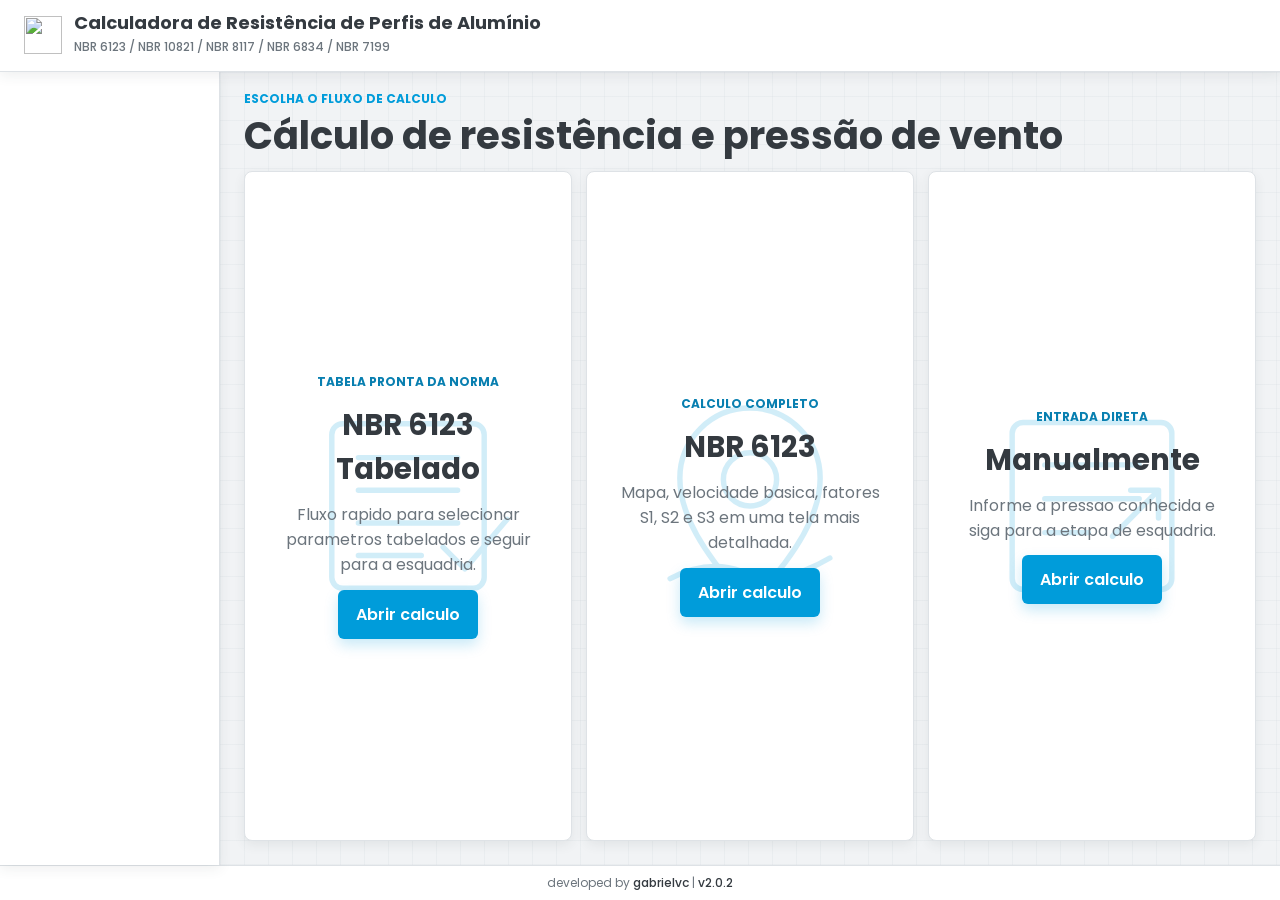
==== commit 1f06df0e: "comentado botões" ====
--- a/index.html
+++ b/index.html
@@ -18,14 +18,14 @@
       <img src="favicon.png" alt="">
       <div>
         <strong>Calculadora de Resistência de Perfis de Alumínio</strong>
-        <span>NBR 6123 / NBR 10821 / NBR 8117 / NBR 6834</span>
+        <span>NBR 6123 / NBR 10821 / NBR 8117 / NBR 6834 / NBR 7199</span>
       </div>
     </a>
-
+    <!--
     <nav class="top-nav" aria-label="Menu principal">
       <button class="top-btn" type="button" data-dialog="aboutDialog">About</button>
       <a class="top-btn ghost" href="/normas">Normas</a>
-    </nav>
+    </nav>-->
   </header>
 
   <div id="main-container">
@@ -183,30 +183,29 @@
                 </div>
 
                 <div class="factor-stack" aria-label="Fatores da NBR 6123">
-                  <p class="factor-instruction">Clique em cada fator para escolher a condição do projeto.</p>
                   <button class="factor-summary" type="button" data-dialog="s1Dialog">
                     <span>
                       <strong>S1</strong>
-                      <small id="nbrS1Summary">Terreno plano ou fracamente acidentado</small>
+                      <small id="nbrS1Summary"></small>
                       <em>Clique para escolher</em>
                     </span>
-                    <b id="nbrS1Value">1,0</b>
+                    <b id="nbrS1Value">--</b>
                   </button>
                   <button class="factor-summary" type="button" data-dialog="s2Dialog">
                     <span>
                       <strong>S2</strong>
-                      <small id="nbrS2Summary">Categoria a definir</small>
-                      <em>Clique para preencher</em>
+                      <small id="nbrS2Summary"></small>
+                      <em>Clique para escolher</em>
                     </span>
-                    <b id="nbrS2Value">1,0</b>
+                    <b id="nbrS2Value">--</b>
                   </button>
                   <button class="factor-summary" type="button" data-dialog="s3Dialog">
                     <span>
                       <strong>S3</strong>
-                    <small id="nbrS3Summary">Grupo 3 - edificações usuais</small>
+                    <small id="nbrS3Summary"></small>
                       <em>Clique para escolher</em>
                     </span>
-                    <b id="nbrS3Value">1,0</b>
+                    <b id="nbrS3Value">--</b>
                   </button>
                 </div>
               </div>
@@ -507,17 +506,16 @@
 
       <div class="option-grid">
         <label class="option-card">
-          <input type="radio" name="nbrS1" value="1.0" data-title="Terreno plano ou fracamente acidentado" checked>
+          <input type="radio" name="nbrS1" value="1.0" data-title="Terreno plano ou fracamente acidentado">
           <span>
-            <strong>Terreno plano ou fracamente acidentado</strong>
-            <small>Referencia usual para terrenos sem aceleracao topografica relevante.</small>
+            <strong>a) Terreno plano ou fracamente acidentado</strong>
           </span>
           <b>1,0</b>
         </label>
         <label class="option-card">
           <input type="radio" name="nbrS1" value="slope" data-title="Taludes ou morros">
           <span>
-            <strong>Taludes ou morros</strong>
+            <strong>b) Taludes ou morros</strong>
             <small>Use um valor calculado pela NBR 6123 ou uma das referencias simplificadas abaixo.</small>
           </span>
           <b>Config.</b>
@@ -553,8 +551,7 @@
         <label class="option-card">
           <input type="radio" name="nbrS1" value="0.9" data-title="Vales profundos protegidos">
           <span>
-            <strong>Vales profundos protegidos</strong>
-            <small>Para locais protegidos de ventos de qualquer direcao.</small>
+            <strong>c) Vales profundos, protegidos de ventos de qualquer direção</strong>
           </span>
           <b>0,9</b>
         </label>
@@ -564,11 +561,11 @@
     </div>
   </dialog>
 
-  <dialog class="factor-dialog" id="s2Dialog">
+  <dialog class="factor-dialog factor-dialog--wide" id="s2Dialog">
     <div class="dialog-content factor-dialog-content">
       <div class="dialog-heading">
         <div>
-          <p class="eyebrow">Rugosidade, dimensoes e altura</p>
+          <p class="eyebrow">Rugosidade e dimensoes</p>
           <h2>S2</h2>
         </div>
         <button class="icon-btn" type="button" aria-label="Fechar" data-close-dialog>&times;</button>
@@ -577,11 +574,11 @@
       <div class="factor-layout s2-layout">
         <div class="s2-categories">
           <div class="option-grid compact-options">
-            <label class="option-card"><input type="radio" name="nbrS2" value="categoria1" data-title="Categoria I" checked><span><strong>Categoria I</strong><small>Superficies lisas de grandes dimensoes.</small></span><b>Tabela</b></label>
-            <label class="option-card"><input type="radio" name="nbrS2" value="categoria2" data-title="Categoria II"><span><strong>Categoria II</strong><small>Terrenos abertos com poucos obstaculos.</small></span><b>Tabela</b></label>
-            <label class="option-card"><input type="radio" name="nbrS2" value="categoria3" data-title="Categoria III"><span><strong>Categoria III</strong><small>Terrenos com obstaculos baixos e esparsos.</small></span><b>Tabela</b></label>
-            <label class="option-card"><input type="radio" name="nbrS2" value="categoria4" data-title="Categoria IV"><span><strong>Categoria IV</strong><small>Terrenos cobertos por obstaculos numerosos.</small></span><b>Tabela</b></label>
-            <label class="option-card"><input type="radio" name="nbrS2" value="categoria5" data-title="Categoria V"><span><strong>Categoria V</strong><small>Centro de grandes cidades ou zonas densas.</small></span><b>Tabela</b></label>
+            <label class="option-card"><input type="radio" name="nbrS2" value="categoria1" data-title="Categoria I"><span><strong>a) Categoria I</strong><small>Superfícies lisas de grandes dimensões, com mais de 5 km de extensão, medida na direção e sentido do vento incidente;</small><small class="norm-example"><strong>EXEMPLOS</strong> mar calmo, lagos, rios e pântanos sem vegetação.</small></span><b>Tabela</b></label>
+            <label class="option-card"><input type="radio" name="nbrS2" value="categoria2" data-title="Categoria II"><span><strong>b) Categoria II</strong><small>Terrenos abertos, em nível ou aproximadamente em nível, com poucos obstáculos isolados, tais como árvores e edificações baixas;</small><small class="norm-example"><strong>EXEMPLOS</strong> zonas costeiras planas, pântanos com vegetação rala, campos de aviação, pradarias, charnecas e fazendas sem sebes ou muros.</small><small class="norm-note">A cota média do topo dos obstáculos é considerada inferior ou igual a 1,0 m.</small></span><b>Tabela</b></label>
+            <label class="option-card"><input type="radio" name="nbrS2" value="categoria3" data-title="Categoria III"><span><strong>c) Categoria III</strong><small>Terrenos planos ou ondulados com obstáculos, como sebes e muros, poucos quebra-ventos de árvores, edificações baixas e esparsas;</small><small class="norm-example"><strong>EXEMPLOS</strong> granjas e casas de campo, com exceção das partes com matos, fazendas com sebes e/ou muros, subúrbios a considerável distância do centro, com casas baixas e esparsas.</small><small class="norm-note">A cota média do topo dos obstáculos é considerada 3,0 m.</small></span><b>Tabela</b></label>
+            <label class="option-card"><input type="radio" name="nbrS2" value="categoria4" data-title="Categoria IV"><span><strong>d) Categoria IV</strong><small>Terrenos cobertos por obstáculos numerosos e pouco espaçados, em zona florestal, industrial ou urbanizada;</small><small class="norm-example"><strong>EXEMPLOS</strong> zonas de parques e bosques com muitas árvores, cidades pequenas e seus arredores, subúrbios densamente construídos de grandes cidades, áreas industriais plena ou parcialmente desenvolvidas.</small><small class="norm-note">A cota média do topo dos obstáculos é considerada igual a 10 m.</small><small>Esta Categoria também inclui zonas com obstáculos maiores e que ainda não podem ser considerados na Categoria V.</small></span><b>Tabela</b></label>
+            <label class="option-card"><input type="radio" name="nbrS2" value="categoria5" data-title="Categoria V"><span><strong>e) Categoria V</strong><small>Terrenos cobertos por obstáculos numerosos, grandes, altos e poucos espaçados.</small><small class="norm-example"><strong>EXEMPLOS</strong> florestas com árvores altas de copas isoladas, centros de grandes cidades, complexos industriais bem desenvolvidos.</small><small class="norm-note">A cota média do topo dos obstáculos é considerada igual ou superior a 25 m.</small></span><b>Tabela</b></label>
           </div>
         </div>
 
@@ -620,18 +617,18 @@
     <div class="dialog-content factor-dialog-content">
       <div class="dialog-heading">
         <div>
-          <p class="eyebrow">Fator estatistico</p>
+          <p class="eyebrow">Fator estatístico</p>
           <h2>S3</h2>
         </div>
         <button class="icon-btn" type="button" aria-label="Fechar" data-close-dialog>&times;</button>
       </div>
 
       <div class="option-grid s3-option-grid">
-        <label class="option-card"><input type="radio" name="nbrS3" value="1.11" data-title="Grupo 1"><span><strong>Grupo 1</strong><small>Estruturas cuja ruina total ou parcial pode afetar a seguranca ou possibilidade de socorro a pessoas apos uma tempestade destrutiva, como hospitais, quarteis de bombeiros e de forcas de seguranca, edificios de centrais de controle etc. Pontes rodoviarias e ferroviarias. Estruturas que abriguem substancias inflamaveis, toxicas e/ou explosivas. Vedacoes das edificacoes do grupo 1.</small></span><b>1,11</b></label>
-        <label class="option-card"><input type="radio" name="nbrS3" value="1.06" data-title="Grupo 2"><span><strong>Grupo 2</strong><small>Estruturas cuja ruina represente substancial risco a vida humana, particularmente a pessoas em aglomeracoes, criancas e jovens, incluindo edificacoes com capacidade de aglomeracao de mais de 300 pessoas em um mesmo ambiente, creches com capacidade maior que 150 pessoas, escolas com capacidade maior que 250 pessoas. Vedacoes das edificacoes do grupo 2.</small></span><b>1,06</b></label>
-        <label class="option-card"><input type="radio" name="nbrS3" value="1.00" data-title="Grupo 3" checked><span><strong>Grupo 3</strong><small>Edificacoes para residencias, hoteis, comercio e industrias. Estruturas ou elementos estruturais desmontaveis com vistas a reutilizacao. Vedacoes das edificacoes do grupo 3.</small></span><b>1,00</b></label>
-        <label class="option-card"><input type="radio" name="nbrS3" value="0.95" data-title="Grupo 4"><span><strong>Grupo 4</strong><small>Edificacoes nao destinadas a ocupacao humana, como depositos e silos, e sem circulacao de pessoas no entorno. Vedacoes das edificacoes do grupo 4.</small></span><b>0,95</b></label>
-        <label class="option-card"><input type="radio" name="nbrS3" value="0.83" data-title="Grupo 5"><span><strong>Grupo 5</strong><small>Edificacoes temporarias nao reutilizaveis. Estruturas dos grupos 1 a 4 durante a construcao, fator aplicavel em prazo maximo de 2 anos. Vedacoes das edificacoes do grupo 5.</small></span><b>0,83</b></label>
+        <label class="option-card"><input type="radio" name="nbrS3" value="1.11" data-title="Grupo 1"><span><strong>Grupo 1</strong><small>Estruturas cuja ruína total ou parcial pode afetar a segurança ou possibilidade de socorro a pessoas após uma tempestade destrutiva (hospitais, quartéis de bombeiros e de forças de segurança, edifícios de centrais de controle, etc.).</small><small>Pontes rodoviárias e ferroviárias.</small><small>Estruturas que abrigam substâncias inflamáveis, tóxicas e/ou explosivas.</small><small>Vedações das edificações do grupo 1 (telhas, vidros, painéis de vedação).</small></span><b>1,11</b></label>
+        <label class="option-card"><input type="radio" name="nbrS3" value="1.06" data-title="Grupo 2"><span><strong>Grupo 2</strong><small>Estruturas cuja ruína represente substancial risco à vida humana, particularmente a pessoas em aglomerações, crianças e jovens, incluindo, mas não limitado a:</small><ul class="norm-list"><li>edificações com capacidade de aglomeração de mais de 300 pessoas em um mesmo ambiente, como centros de convenções, ginásios, estádios etc.</li><li>creches com capacidade maior do que 150 pessoas;</li><li>escolas com capacidade maior do que 250 pessoas;</li></ul><small>Vedações das edificações do grupo 2 (telhas, vidros, painéis de vedação).</small></span><b>1,06</b></label>
+        <label class="option-card"><input type="radio" name="nbrS3" value="1.00" data-title="Grupo 3"><span><strong>Grupo 3</strong><small>Edificações para residências, hotéis, comércio, indústrias.</small><small>Estruturas ou elementos estruturais desmontáveis com vistas a reutilização.</small><small>Vedações das edificações do grupo 3 (telhas, vidros, painéis de vedação).</small></span><b>1,00</b></label>
+        <label class="option-card"><input type="radio" name="nbrS3" value="0.95" data-title="Grupo 4"><span><strong>Grupo 4</strong><small>Edificações não destinadas à ocupação humana (depósitos, silos) e sem circulação de pessoas no entorno.</small><small>Vedações das edificações do grupo 4 (telhas, vidros, painéis de vedação).</small></span><b>0,95</b></label>
+        <label class="option-card"><input type="radio" name="nbrS3" value="0.83" data-title="Grupo 5"><span><strong>Grupo 5</strong><small>Edificações temporárias não reutilizáveis.</small><small>Estruturas dos Grupos 1 a 4 durante a construção (fator aplicável em um prazo máximo de 2 anos).</small><small>Vedações das edificações do grupo 5 (telhas, vidros, painéis de vedação).</small></span><b>0,83</b></label>
       </div>
 
       <label class="note-toggle">
--- a/styles.css
+++ b/styles.css
@@ -520,17 +520,6 @@
   display: grid;
   gap: 10px;
   margin-top: 16px;
-}
-
-.factor-instruction {
-  margin: 0 0 2px;
-  padding: 9px 10px;
-  border: 1px solid rgba(0, 156, 218, 0.18);
-  border-radius: 6px;
-  background: #f7fbfd;
-  color: var(--blue-dark);
-  font-size: 12px;
-  font-weight: 700;
 }
 
 .factor-summary {
@@ -600,6 +589,34 @@
   color: var(--blue-dark);
   font-size: 15px;
   text-align: right;
+}
+
+.factor-summary.is-selected {
+  border-color: rgba(35, 153, 84, 0.5);
+  background:
+    linear-gradient(135deg, rgba(35, 153, 84, 0.12), transparent 62%),
+    #fbfffc;
+  box-shadow: inset 3px 0 0 #239954;
+}
+
+.factor-summary.is-selected::after,
+.factor-summary.is-selected b,
+.factor-summary.is-selected strong {
+  color: #187541;
+}
+
+.factor-summary.is-selected em {
+  background: rgba(35, 153, 84, 0.12);
+  color: #187541;
+}
+
+.factor-summary.is-selected:hover em {
+  font-size: 0;
+}
+
+.factor-summary.is-selected:hover em::after {
+  content: "Modificar";
+  font-size: 10px;
 }
 
 .alloy-field {
@@ -1014,6 +1031,11 @@
   overflow: auto;
 }
 
+.factor-dialog--wide {
+  width: min(1720px, calc(100vw - 16px));
+  max-height: calc(100vh - 16px);
+}
+
 .factor-dialog-content {
   display: grid;
   gap: 18px;
@@ -1071,6 +1093,20 @@
 
 .s3-option-grid .option-card {
   min-height: 104px;
+}
+
+.s3-option-grid .option-card span {
+  gap: 3px;
+}
+
+.norm-list {
+  display: grid;
+  gap: 2px;
+  margin: 1px 0 1px 18px;
+  padding: 0;
+  color: var(--medium-gray);
+  font-size: 12px;
+  line-height: 1.45;
 }
 
 .option-card {
@@ -1137,6 +1173,29 @@
   line-height: 1.45;
 }
 
+.option-card .norm-example {
+  margin-top: 4px;
+  padding: 7px 9px;
+  border-left: 3px solid rgba(0, 156, 218, 0.55);
+  border-radius: 0 5px 5px 0;
+  background: rgba(0, 156, 218, 0.07);
+}
+
+.option-card .norm-example strong {
+  display: inline;
+  margin-right: 4px;
+  color: var(--blue-dark);
+  font-size: 11px;
+  letter-spacing: 0.04em;
+  text-transform: uppercase;
+}
+
+.option-card .norm-note {
+  margin-top: 2px;
+  color: var(--dark-gray);
+  font-weight: 700;
+}
+
 .option-card b {
   width: 64px;
   color: var(--blue-dark);
@@ -1184,11 +1243,34 @@
 }
 
 .s2-layout {
-  grid-template-columns: minmax(280px, 1.05fr) minmax(260px, 0.9fr) minmax(220px, 0.85fr);
+  grid-template-columns: minmax(680px, 2.2fr) minmax(250px, 0.72fr) minmax(220px, 0.68fr);
 }
 
 .s2-categories {
   min-width: 0;
+}
+
+.s2-categories .compact-options {
+  gap: 6px;
+}
+
+.s2-categories .option-card {
+  min-height: 0;
+  gap: 14px;
+  padding: 9px 12px;
+}
+
+.s2-categories .option-card span {
+  gap: 2px;
+}
+
+.s2-categories .option-card small {
+  line-height: 1.3;
+}
+
+.s2-categories .option-card .norm-example {
+  margin-top: 2px;
+  padding: 5px 8px;
 }
 
 .dimension-grid {
@@ -1242,79 +1324,199 @@
   display: grid;
   place-items: center;
   border: 1px solid var(--border-color);
-  border-radius: 8px;
+  border-radius: 12px;
+  overflow: hidden;
   background:
-    linear-gradient(rgba(0, 156, 218, 0.08) 1px, transparent 1px),
-    linear-gradient(90deg, rgba(0, 156, 218, 0.08) 1px, transparent 1px),
-    #f7fbfd;
-  background-size: 24px 24px;
+    radial-gradient(circle at 50% 42%, rgba(255, 255, 255, 0.95), transparent 52%),
+    linear-gradient(rgba(68, 86, 98, 0.055) 1px, transparent 1px),
+    linear-gradient(90deg, rgba(68, 86, 98, 0.055) 1px, transparent 1px),
+    #edf1f3;
+  background-size: auto, 24px 24px, 24px 24px, auto;
+  box-shadow: inset 0 1px 0 rgba(255, 255, 255, 0.8);
 }
 
 .building-box {
   position: relative;
-  width: 190px;
-  height: 250px;
-  margin: 34px 42px 42px 18px;
+  width: 210px;
+  height: 266px;
+  margin: 28px 42px 48px 38px;
+  filter: drop-shadow(9px 14px 10px rgba(33, 43, 49, 0.18));
+}
+
+.building-box::after {
+  content: "";
+  position: absolute;
+  z-index: -1;
+  left: 10px;
+  right: -25px;
+  bottom: -13px;
+  height: 28px;
+  border-radius: 50%;
+  background: rgba(43, 52, 57, 0.18);
+  filter: blur(7px);
+  transform: skewX(-28deg);
 }
 
 .building-face {
   position: absolute;
-  border: 2px solid var(--blue-dark);
+  box-sizing: border-box;
+  border: 1px solid #59666d;
 }
 
 .building-front {
   left: 0;
   bottom: 0;
-  width: 150px;
-  height: 220px;
-  background: rgba(0, 156, 218, 0.14);
+  width: 154px;
+  height: 218px;
+  background:
+    linear-gradient(90deg, transparent 49.5%, rgba(70, 79, 84, 0.12) 50%, transparent 50.5%),
+    repeating-linear-gradient(0deg, transparent 0 42px, rgba(70, 79, 84, 0.13) 42px 43px),
+    linear-gradient(110deg, #d9dcdd 0%, #b8bec1 62%, #a8afb2 100%);
+  box-shadow: inset 8px 0 18px rgba(255, 255, 255, 0.25);
 }
 
 .building-side {
-  left: 150px;
+  left: 154px;
   bottom: 0;
-  width: 48px;
-  height: 220px;
-  transform: skewY(-32deg);
+  width: 56px;
+  height: 218px;
+  transform: skewY(-34deg);
   transform-origin: left bottom;
-  background: rgba(0, 156, 218, 0.14);
+  background:
+    repeating-linear-gradient(0deg, transparent 0 42px, rgba(45, 53, 57, 0.18) 42px 43px),
+    linear-gradient(105deg, #9ea6aa, #747f84);
+  box-shadow: inset 7px 0 10px rgba(255, 255, 255, 0.12);
 }
 
 .building-top {
-  left: 0px;
-  bottom: 220px;
-  width: 150px;
-  height: 30px;
-  transform: skewX(-58deg);
+  left: 0;
+  bottom: 218px;
+  width: 154px;
+  height: 38px;
+  transform: skewX(-56deg);
   transform-origin: left bottom;
-  background: rgba(0, 156, 218, 0.22);
+  background: linear-gradient(145deg, #eef0f1, #bac0c3);
+  box-shadow: inset 0 5px 10px rgba(255, 255, 255, 0.45);
 }
 
 .measure {
   position: absolute;
-  padding: 4px 8px;
-  border-radius: 6px;
-  background: var(--dark-gray);
-  color: var(--white);
+  z-index: 2;
+  padding: 5px 9px;
+  border: 1px solid rgba(0, 120, 168, 0.3);
+  border-radius: 5px;
+  background: rgba(255, 255, 255, 0.94);
+  color: var(--blue-dark);
+  box-shadow: 0 2px 6px rgba(33, 43, 49, 0.12);
   font-size: 11px;
-  font-weight: 700;
+  font-weight: 800;
+  line-height: 1;
   white-space: nowrap;
 }
 
 .measure-width {
-  left: 18px;
-  bottom: -34px;
+  left: 77px;
+  bottom: -43px;
+  transform: translateX(-50%);
+}
+
+.measure-width::before {
+  content: "";
+  position: absolute;
+  z-index: -1;
+  width: 154px;
+  height: 9px;
+  left: 50%;
+  top: -12px;
+  transform: translateX(-50%);
+  background:
+    linear-gradient(var(--blue-dark), var(--blue-dark)) center / 100% 1px no-repeat,
+    linear-gradient(var(--blue-dark), var(--blue-dark)) left center / 1px 9px no-repeat,
+    linear-gradient(var(--blue-dark), var(--blue-dark)) right center / 1px 9px no-repeat;
 }
 
 .measure-depth {
-  right: -68px;
-  bottom: 10px;
+  right: -72px;
+  bottom: -23px;
+}
+
+.measure-depth::before {
+  content: "";
+  position: absolute;
+  z-index: -1;
+  width: 66px;
+  height: 9px;
+  left: -16px;
+  top: 2px;
+  transform: rotate(-34deg);
+  transform-origin: left center;
+  background:
+    linear-gradient(var(--blue-dark), var(--blue-dark)) center / 100% 1px no-repeat,
+    linear-gradient(var(--blue-dark), var(--blue-dark)) left center / 1px 9px no-repeat,
+    linear-gradient(var(--blue-dark), var(--blue-dark)) right center / 1px 9px no-repeat;
 }
 
 .measure-height {
-  left: -54px;
-  top: 102px;
-  transform: rotate(-90deg);
+  left: -12px;
+  top: 157px;
+  transform: translate(-50%, -50%) rotate(-90deg);
+}
+
+.measure-height::before {
+  content: "";
+  position: absolute;
+  z-index: -1;
+  width: 218px;
+  height: 9px;
+  left: 50%;
+  top: 50%;
+  transform: translate(-50%, -50%);
+  background:
+    linear-gradient(var(--blue-dark), var(--blue-dark)) center / 100% 1px no-repeat,
+    linear-gradient(var(--blue-dark), var(--blue-dark)) left center / 1px 9px no-repeat,
+    linear-gradient(var(--blue-dark), var(--blue-dark)) right center / 1px 9px no-repeat;
+}
+
+/* Mantém as cotas posicionadas e desloca apenas suas etiquetas. */
+.measure-depth,
+.measure-height {
+  border-color: transparent;
+  background: transparent;
+  color: transparent;
+  box-shadow: none;
+}
+
+.measure-depth::after,
+.measure-height::after {
+  position: absolute;
+  z-index: 1;
+  box-sizing: border-box;
+  padding: 5px 9px;
+  border: 1px solid rgba(0, 120, 168, 0.3);
+  border-radius: 5px;
+  background: rgba(255, 255, 255, 0.94);
+  color: var(--blue-dark);
+  box-shadow: 0 2px 6px rgba(33, 43, 49, 0.12);
+  font-size: 11px;
+  font-weight: 800;
+  line-height: 1.15;
+  text-align: center;
+}
+
+.measure-depth::after {
+  content: "Largura\A Menor";
+  left: 50%;
+  top: 50%;
+  transform: translate(-80%, -30%);
+  white-space: pre;
+}
+
+.measure-height::after {
+  content: "Altura";
+  left: 50%;
+  top: -4px;
+  transform: translate(-50%, -50%);
+  white-space: nowrap;
 }
 
 @media (max-width: 1120px) {
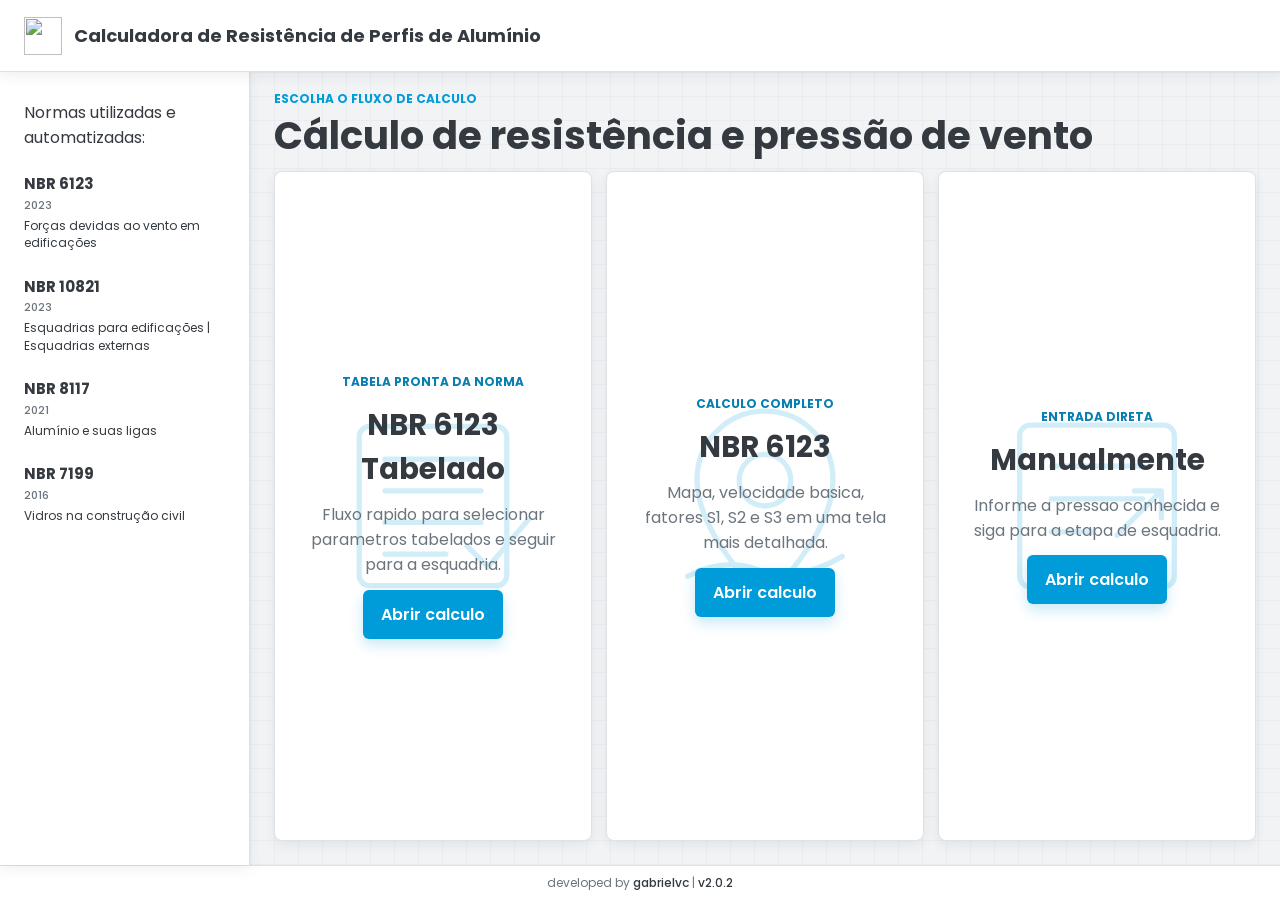
==== commit e25b8ebc: "normas" ====
--- a/index.html
+++ b/index.html
@@ -2,6 +2,12 @@
 <html lang="pt-BR">
 <head>
   <meta charset="UTF-8" />
+  <meta property="og:title" content="Calculadora de Resistência de Perfis de Alumínio" />
+  <meta property="og:description" content="Calcule usando as normas de forma prática" />
+  <meta property="og:image" content="https://calculoperfil.gabrielvc.com.br/imgprev.png" />
+  <meta property="og:url" content="https://calculoperfil.gabrielvc.com.br" />
+  <meta property="og:type" content="website" />
+  <meta property="og:site_name" content="Calculadora de Resistência de Perfis de Alumínio" />
   <meta name="viewport" content="width=device-width, initial-scale=1.0" />
   <title>Calculadora de resistência de perfis</title>
   <link rel="preconnect" href="https://fonts.googleapis.com">
@@ -18,7 +24,6 @@
       <img src="favicon.png" alt="">
       <div>
         <strong>Calculadora de Resistência de Perfis de Alumínio</strong>
-        <span>NBR 6123 / NBR 10821 / NBR 8117 / NBR 6834 / NBR 7199</span>
       </div>
     </a>
     <!--
@@ -30,13 +35,33 @@
 
   <div id="main-container">
     
-    <aside id="sidebar" aria-label="Barra lateral"><!--
-      <h3>Projeto</h3>
-
-      <div class="sidebar-empty">
-        <div class="sidebar-icon"></div>
-        <p>Espaco reservado para ferramentas, historico ou configuracoes.</p>
-      </div>-->
+    <aside id="sidebar" aria-label="Normas utilizadas">
+      Normas utilizadas e automatizadas: <br><br>
+      <div class="standards-list">
+        <article class="standard-item">
+          <strong>NBR 6123</strong>
+          <time datetime="2023">2023</time>
+          <p>Forças devidas ao vento em edificações</p>
+        </article>
+
+        <article class="standard-item">
+          <strong>NBR 10821</strong>
+          <time>2023</time>
+          <p>Esquadrias para edificações | Esquadrias externas</p>
+        </article>
+
+        <article class="standard-item">
+          <strong>NBR 8117</strong>
+          <time>2021</time>
+          <p>Alumínio e suas ligas</p>
+        </article>
+
+        <article class="standard-item">
+          <strong>NBR 7199</strong>
+          <time>2016</time>
+          <p>Vidros na construção civil</p>
+        </article>
+      </div>
     </aside>
     
     <main id="content-area">
--- a/styles.css
+++ b/styles.css
@@ -152,53 +152,42 @@
 }
 
 #sidebar {
-  width: 220px;
-  padding: 24px;
+  width: 250px;
+  padding: 28px 24px;
   background: var(--white);
   border-right: 1px solid var(--border-color);
-  display: flex;
-  flex-direction: column;
-  align-items: center;
   box-shadow: var(--shadow);
   z-index: 2;
 }
 
-#sidebar h3 {
-  margin-bottom: 18px;
-  padding-bottom: 8px;
-  border-bottom: 2px solid var(--blue);
-  font-weight: 600;
-}
-
-.sidebar-empty {
-  width: 100%;
-  min-height: 220px;
-  border: 1px dashed var(--border-color);
-  border-radius: 8px;
-  display: flex;
-  flex-direction: column;
-  align-items: center;
-  justify-content: center;
-  gap: 14px;
-  padding: 18px;
-  text-align: center;
-  color: var(--medium-gray);
-  background: linear-gradient(180deg, #fff, #f6f8fa);
-}
-
-.sidebar-icon {
-  width: 48px;
-  height: 48px;
-  border-radius: 8px;
-  border: 2px solid rgba(0, 156, 218, 0.25);
-  background:
-    linear-gradient(90deg, transparent 46%, rgba(0, 156, 218, 0.35) 47% 53%, transparent 54%),
-    linear-gradient(0deg, transparent 46%, rgba(0, 156, 218, 0.35) 47% 53%, transparent 54%);
-}
-
-.sidebar-empty p {
-  font-size: 12px;
-  line-height: 1.5;
+.standards-list {
+  display: grid;
+  gap: 26px;
+}
+
+.standard-item {
+  display: grid;
+  gap: 3px;
+}
+
+.standard-item strong {
+  color: var(--dark-gray);
+  font-size: 15px;
+  font-weight: 700;
+  line-height: 1.25;
+}
+
+.standard-item time {
+  color: var(--medium-gray);
+  font-size: 11px;
+  font-weight: 500;
+}
+
+.standard-item p {
+  color: var(--dark-gray);
+  font-size: 12px;
+  font-weight: 400;
+  line-height: 1.45;
 }
 
 #content-area {
@@ -1562,8 +1551,9 @@
     padding: 16px;
   }
 
-  .sidebar-empty {
-    min-height: 110px;
+  .standards-list {
+    grid-template-columns: repeat(2, minmax(0, 1fr));
+    gap: 18px 24px;
   }
 
   #content-area {
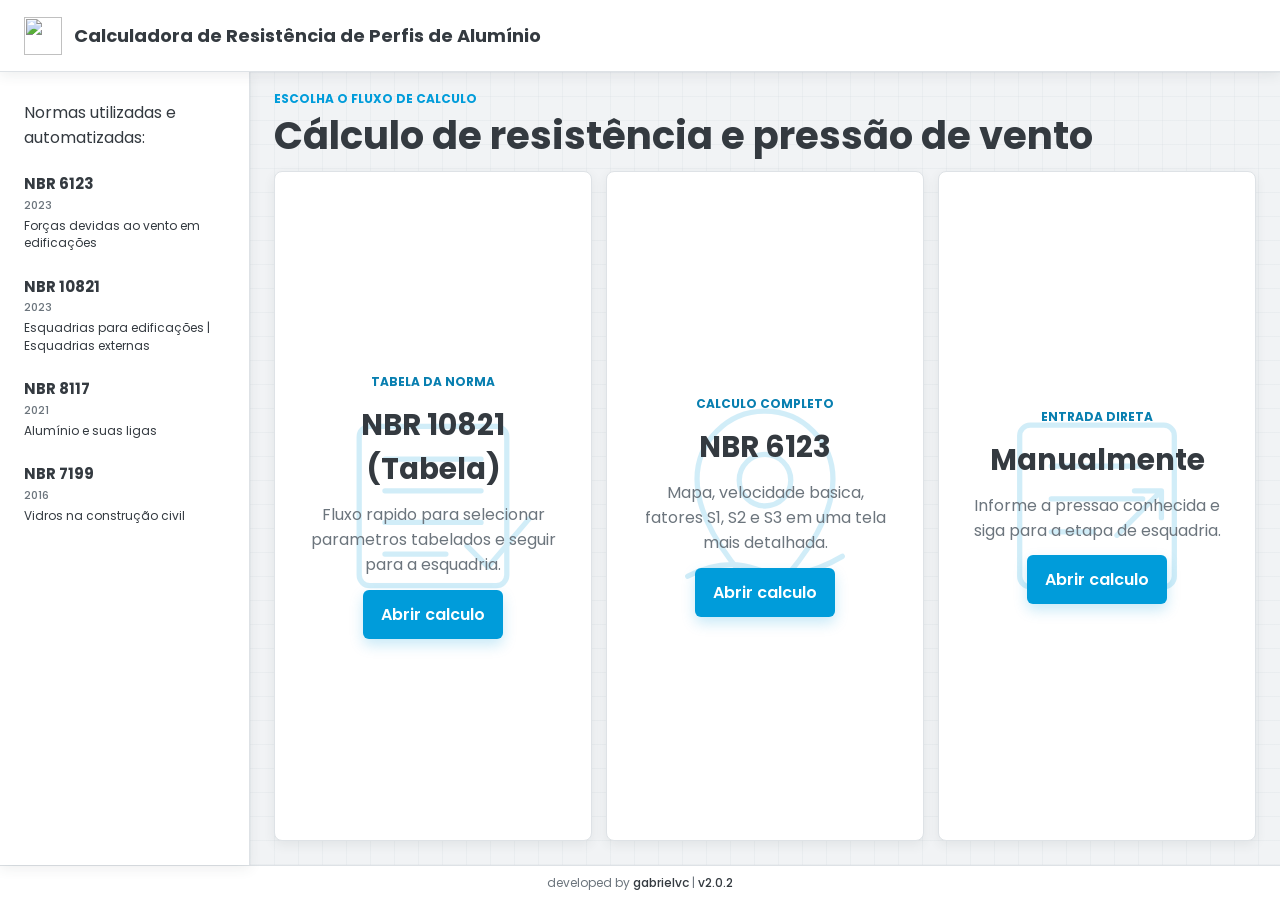
==== commit f634851b: "ajuste nomes fluxos" ====
--- a/index.html
+++ b/index.html
@@ -75,8 +75,8 @@
           <article class="choice-panel panel-tabled" data-target="tabledView">
             <div class="panel-preview" aria-hidden="true"></div>
             <div class="choice-content">
-              <span class="choice-kicker">Tabela pronta da norma</span>
-              <h2>NBR 6123 Tabelado</h2>
+              <span class="choice-kicker">Tabela da norma</span>
+              <h2>NBR 10821 (Tabela)</h2>
               <p>Fluxo rapido para selecionar parametros tabelados e seguir para a esquadria.</p>
               <button class="primary-btn open-view" type="button" data-target="tabledView">Abrir calculo</button>
             </div>
@@ -108,8 +108,8 @@
         <div class="view-header">
           <button class="icon-btn back-btn" type="button" aria-label="Voltar">&lsaquo;</button>
           <div>
-            <p class="eyebrow">Tabela pronta</p>
-            <h1 id="tabledTitle">NBR 6123 Tabelado</h1>
+            <p class="eyebrow">Tabela da norma</p>
+            <h1 id="tabledTitle">NBR 10821 (Tabela)</h1>
           </div>
         </div>
 
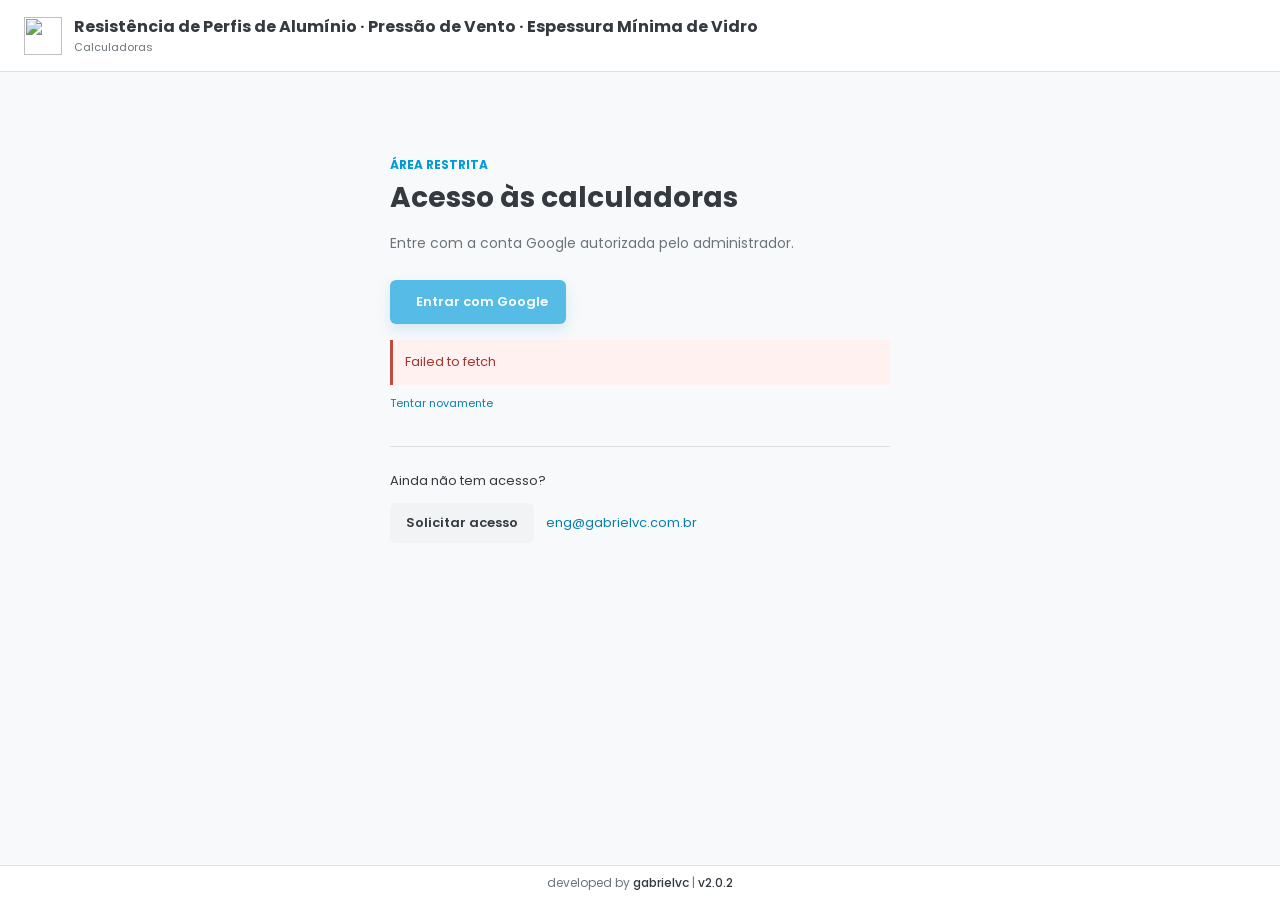
==== commit 3806475e: "login" ====
--- a/index.html
+++ b/index.html
@@ -1,674 +1,28 @@
 <!DOCTYPE html>
 <html lang="pt-BR">
 <head>
-  <meta charset="UTF-8" />
-  <meta property="og:title" content="Calculadora de Resistência de Perfis de Alumínio" />
-  <meta property="og:description" content="Calcule usando as normas de forma prática" />
-  <meta property="og:image" content="https://calculoperfil.gabrielvc.com.br/imgprev.png" />
-  <meta property="og:url" content="https://calculoperfil.gabrielvc.com.br" />
-  <meta property="og:type" content="website" />
-  <meta property="og:site_name" content="Calculadora de Resistência de Perfis de Alumínio" />
-  <meta name="viewport" content="width=device-width, initial-scale=1.0" />
-  <title>Calculadora de resistência de perfis</title>
+  <meta charset="UTF-8">
+  <meta name="viewport" content="width=device-width, initial-scale=1.0">
+  <title>Resistência de Perfis de Alumínio · Pressão de Vento · Espessura Mínima de Vidro</title>
+  <meta name="description" content="Calculadoras de resistência de perfis, pressão de vento e espessura de vidro.">
+  <meta property="og:title" content="Resistência de Perfis de Alumínio · Pressão de Vento · Espessura Mínima de Vidro">
+  <meta property="og:description" content="Calculadoras de resistência de perfis, pressão de vento e espessura de vidro.">
+  <meta property="og:image" content="https://calculoperfil.gabrielvc.com.br/imgprev.png">
+  <meta property="og:url" content="https://calculoperfil.gabrielvc.com.br/">
+  <meta property="og:type" content="website">
+  <link rel="canonical" href="https://calculoperfil.gabrielvc.com.br/">
+  <link rel="icon" href="/favicon.png" type="image/png">
   <link rel="preconnect" href="https://fonts.googleapis.com">
   <link rel="preconnect" href="https://fonts.gstatic.com" crossorigin>
   <link href="https://fonts.googleapis.com/css2?family=Poppins:wght@400;500;600;700&display=swap" rel="stylesheet">
-  <link rel="stylesheet" href="https://unpkg.com/leaflet/dist/leaflet.css"/>
-  <link rel="icon" href="/favicon.png" type="image/png">
-  <link rel="stylesheet" href="styles.css" />
-  <script src="https://unpkg.com/leaflet/dist/leaflet.js"></script>
+  <link rel="stylesheet" href="https://unpkg.com/leaflet@1.9.4/dist/leaflet.css">
+  <link rel="stylesheet" href="/styles.css">
+  <script defer src="https://unpkg.com/leaflet@1.9.4/dist/leaflet.js"></script>
+  <script defer src="https://unpkg.com/lucide@0.468.0/dist/umd/lucide.min.js"></script>
+  <script type="module" src="/app-entry.js"></script>
 </head>
 <body>
-  <header id="top-bar">
-    <a class="brand" href="#" aria-label="Voltar para inicio">
-      <img src="favicon.png" alt="">
-      <div>
-        <strong>Calculadora de Resistência de Perfis de Alumínio</strong>
-      </div>
-    </a>
-    <!--
-    <nav class="top-nav" aria-label="Menu principal">
-      <button class="top-btn" type="button" data-dialog="aboutDialog">About</button>
-      <a class="top-btn ghost" href="/normas">Normas</a>
-    </nav>-->
-  </header>
-
-  <div id="main-container">
-    
-    <aside id="sidebar" aria-label="Normas utilizadas">
-      Normas utilizadas e automatizadas: <br><br>
-      <div class="standards-list">
-        <article class="standard-item">
-          <strong>NBR 6123</strong>
-          <time datetime="2023">2023</time>
-          <p>Forças devidas ao vento em edificações</p>
-        </article>
-
-        <article class="standard-item">
-          <strong>NBR 10821</strong>
-          <time>2023</time>
-          <p>Esquadrias para edificações | Esquadrias externas</p>
-        </article>
-
-        <article class="standard-item">
-          <strong>NBR 8117</strong>
-          <time>2021</time>
-          <p>Alumínio e suas ligas</p>
-        </article>
-
-        <article class="standard-item">
-          <strong>NBR 7199</strong>
-          <time>2016</time>
-          <p>Vidros na construção civil</p>
-        </article>
-      </div>
-    </aside>
-    
-    <main id="content-area">
-      <section class="home-view view active" id="homeView" aria-labelledby="homeTitle">
-        <div class="home-heading">
-          <p class="eyebrow">Escolha o fluxo de calculo</p>
-          <h1 id="homeTitle">Cálculo de resistência e pressão de vento</h1>
-        </div>
-
-        <div class="choice-grid" aria-label="Tipos de calculo">
-          <article class="choice-panel panel-tabled" data-target="tabledView">
-            <div class="panel-preview" aria-hidden="true"></div>
-            <div class="choice-content">
-              <span class="choice-kicker">Tabela da norma</span>
-              <h2>NBR 10821 (Tabela)</h2>
-              <p>Fluxo rapido para selecionar parametros tabelados e seguir para a esquadria.</p>
-              <button class="primary-btn open-view" type="button" data-target="tabledView">Abrir calculo</button>
-            </div>
-          </article>
-
-          <article class="choice-panel panel-nbr" data-target="nbrView">
-            <div class="panel-preview" aria-hidden="true"></div>
-            <div class="choice-content">
-              <span class="choice-kicker">Calculo completo</span>
-              <h2>NBR 6123</h2>
-              <p>Mapa, velocidade basica, fatores S1, S2 e S3 em uma tela mais detalhada.</p>
-              <button class="primary-btn open-view" type="button" data-target="nbrView">Abrir calculo</button>
-            </div>
-          </article>
-
-          <article class="choice-panel panel-manual" data-target="manualView">
-            <div class="panel-preview" aria-hidden="true"></div>
-            <div class="choice-content">
-              <span class="choice-kicker">Entrada direta</span>
-              <h2>Manualmente</h2>
-              <p>Informe a pressao conhecida e siga para a etapa de esquadria.</p>
-              <button class="primary-btn open-view" type="button" data-target="manualView">Abrir calculo</button>
-            </div>
-          </article>
-        </div>
-      </section>
-
-      <section class="calc-view view" id="tabledView" aria-labelledby="tabledTitle">
-        <div class="view-header">
-          <button class="icon-btn back-btn" type="button" aria-label="Voltar">&lsaquo;</button>
-          <div>
-            <p class="eyebrow">Tabela da norma</p>
-            <h1 id="tabledTitle">NBR 10821 (Tabela)</h1>
-          </div>
-        </div>
-
-        <div class="workspace with-map">
-          <form class="form-column">
-            <section class="tool-panel">
-              <h2>Pressao do vento</h2>
-              <div class="input-grid">
-                <label for="pavimentosInput">Pavimentos<input id="pavimentosInput" type="number" min="1" placeholder="1 a 30 no máx."></label>
-              </div>
-            </section>
-
-            <section class="tool-panel">
-              <h2>Esquadria</h2>
-              <div class="input-grid">
-                <label for="larguraInput">Largura (mm)<input id="larguraInput" type="number" step="1" placeholder="Largura total"></label>
-                <label for="alturafolInput">Altura (mm)<input id="alturafolInput" type="number" step="1" placeholder="Altura total"></label>
-                <label for="quantidadefolInput">Folhas<input id="quantidadefolInput" type="number" min="1" placeholder="Qtd. de folhas"></label>
-              </div>
-              <label class="alloy-field">Liga do Alumínio
-                <button class="alloy-select" type="button" data-dialog="alloyDialog">
-                  <strong data-alloy-label>6060-T5</strong>
-                </button>
-              </label>
-              <div class="optional-glass-card" id="tabledGlassSection">
-                <div class="optional-glass-header">
-                  <div>
-                    <strong>Espessura de vidro mínima</strong>
-                  </div>
-                  <button class="secondary-btn glass-toggle" type="button" data-glass-toggle="tabledGlassSection">Calcular vidro</button>
-                </div>
-                <div class="optional-glass-body">
-                  <p class="optional-glass-note">Informe a medida real do pano de vidro. Para esquadrias simples, use a mesma dimensão da esquadria.</p>
-                  <label class="alloy-field">Tipo de vidro
-                    <button class="alloy-select" type="button" data-dialog="glassDialog">
-                      <strong data-glass-label>Monolítico float</strong>
-                    </button>
-                  </label>
-                  <label class="same-glass-toggle">
-                    <input type="checkbox" data-glass-same="tabledGlassSection" data-source-width="#larguraInput" data-source-height="#alturafolInput" data-source-leaves="#quantidadefolInput">
-                    <span>Mesma dimensão da esquadria</span>
-                  </label>
-                  <div class="input-grid">
-                    <label for="tabledGlassWidthInput">Largura do vidro (mm)<input id="tabledGlassWidthInput" type="number" step="1" placeholder="Largura do pano"></label>
-                    <label for="tabledGlassHeightInput">Altura do vidro (mm)<input id="tabledGlassHeightInput" type="number" step="1" placeholder="Altura do pano"></label>
-                  </div>
-                </div>
-              </div>
-              <button class="primary-btn wide calc-btn" id="generateJsonBtn" type="button">Calcular</button>
-            </section>
-          </form>
-
-          <section class="map-panel">
-            <div class="map-search">
-              <label for="addressInput">Endereco</label>
-              <div class="field-row">
-                <input id="addressInput" type="text" placeholder="Digite uma cidade ou endereco">
-                <button class="secondary-btn" id="searchBtn" type="button">Buscar</button>
-              </div>
-            </div>
-            <div id="mapid"></div>
-          </section>
-
-          <aside class="result-panel" id="results">
-            <h2>Resultados</h2>
-          </aside>
-        </div>
-      </section>
-
-      <section class="calc-view view" id="nbrView" aria-labelledby="nbrTitle">
-        <div class="view-header">
-          <button class="icon-btn back-btn" type="button" aria-label="Voltar">&lsaquo;</button>
-          <div>
-            <p class="eyebrow">Calculo completo</p>
-            <h1 id="nbrTitle">NBR 6123</h1>
-          </div>
-        </div>
-
-        <div class="workspace with-map">
-          <form class="form-column">
-            <section class="tool-panel pressure-panel" id="nbrPressurePanel">
-              <div class="panel-heading-row">
-                <h2>Pressao do vento</h2>
-                <button class="mini-btn" id="togglePressureDetailsBtn" type="button">Ver parametros</button>
-              </div>
-
-              <div class="pressure-final compact-hidden" id="nbrPressureFinal">
-                <span>Pressao de ensaio</span>
-                <strong id="nbrPressureFinalValue">-- Pa</strong>
-              </div>
-
-              <div class="pressure-details" id="nbrPressureDetails">
-                <div class="input-grid">
-                  <label for="nbrV0Input">V0 (m/s)<input id="nbrV0Input" type="number" step="0.1" placeholder="Selecione no mapa" readonly></label>
-                  <label for="nbrRegionInput">Regiao<input id="nbrRegionInput" type="text" placeholder="Selecione no mapa" readonly></label>
-                </div>
-
-                <div class="factor-stack" aria-label="Fatores da NBR 6123">
-                  <button class="factor-summary" type="button" data-dialog="s1Dialog">
-                    <span>
-                      <strong>S1</strong>
-                      <small id="nbrS1Summary"></small>
-                      <em>Clique para escolher</em>
-                    </span>
-                    <b id="nbrS1Value">--</b>
-                  </button>
-                  <button class="factor-summary" type="button" data-dialog="s2Dialog">
-                    <span>
-                      <strong>S2</strong>
-                      <small id="nbrS2Summary"></small>
-                      <em>Clique para escolher</em>
-                    </span>
-                    <b id="nbrS2Value">--</b>
-                  </button>
-                  <button class="factor-summary" type="button" data-dialog="s3Dialog">
-                    <span>
-                      <strong>S3</strong>
-                    <small id="nbrS3Summary"></small>
-                      <em>Clique para escolher</em>
-                    </span>
-                    <b id="nbrS3Value">--</b>
-                  </button>
-                </div>
-              </div>
-            </section>
-
-            <section class="tool-panel">
-              <h2>Esquadria</h2>
-              <div class="input-grid">
-                <label for="nbrLarguraInput">Largura (mm)<input id="nbrLarguraInput" type="number" step="1" placeholder="Largura total"></label>
-                <label for="nbrAlturaInput">Altura (mm)<input id="nbrAlturaInput" type="number" step="1" placeholder="Altura total"></label>
-                <label for="nbrFolhasInput">Folhas<input id="nbrFolhasInput" type="number" min="1" placeholder="Qtd. de folhas"></label>
-              </div>
-              <label class="alloy-field">Liga do Alumínio
-                <button class="alloy-select" type="button" data-dialog="alloyDialog">
-                  <strong data-alloy-label>6060-T5</strong>
-                </button>
-              </label>
-              <div class="optional-glass-card" id="nbrGlassSection">
-                <div class="optional-glass-header">
-                  <div>
-                    <strong>Espessura de vidro mínima</strong>
-                  </div>
-                  <button class="secondary-btn glass-toggle" type="button" data-glass-toggle="nbrGlassSection">Calcular vidro</button>
-                </div>
-                <div class="optional-glass-body">
-                  <p class="optional-glass-note">Informe a medida real do pano de vidro. Em fachadas, use o maior vidro do módulo.</p>
-                  <label class="alloy-field">Tipo de vidro
-                    <button class="alloy-select" type="button" data-dialog="glassDialog">
-                      <strong data-glass-label>Monolítico float</strong>
-                    </button>
-                  </label>
-                  <label class="same-glass-toggle">
-                    <input type="checkbox" data-glass-same="nbrGlassSection" data-source-width="#nbrLarguraInput" data-source-height="#nbrAlturaInput" data-source-leaves="#nbrFolhasInput">
-                    <span>Mesma dimensão da esquadria</span>
-                  </label>
-                  <div class="input-grid">
-                    <label for="nbrGlassWidthInput">Largura do vidro (mm)<input id="nbrGlassWidthInput" type="number" step="1" placeholder="Largura do pano"></label>
-                    <label for="nbrGlassHeightInput">Altura do vidro (mm)<input id="nbrGlassHeightInput" type="number" step="1" placeholder="Altura do pano"></label>
-                  </div>
-                </div>
-              </div>
-              <button class="primary-btn wide calc-btn" id="nbrCalculateBtn" type="button">Calcular</button>
-            </section>
-          </form>
-
-          <section class="map-panel">
-            <div class="map-search">
-              <label for="nbrAddressInput">Endereco</label>
-              <div class="field-row">
-                <input id="nbrAddressInput" type="text" placeholder="Digite uma cidade ou endereco">
-                <button class="secondary-btn" id="nbrSearchBtn" type="button">Buscar</button>
-              </div>
-            </div>
-            <div id="nbrMapid"></div>
-          </section>
-
-          <aside class="result-panel" id="nbrResults">
-            <h2>Resultados</h2>
-            <dl>
-              <div><dt>Pressao de ensaio</dt><dd>Aguardando calculo</dd></div>
-              <div><dt>Esquadria</dt><dd>Nao calculada</dd></div>
-            </dl>
-          </aside>
-        </div>
-      </section>
-
-      <section class="calc-view view" id="manualView" aria-labelledby="manualTitle">
-        <div class="view-header">
-          <button class="icon-btn back-btn" type="button" aria-label="Voltar">&lsaquo;</button>
-          <div>
-            <p class="eyebrow">Entrada direta</p>
-            <h1 id="manualTitle">Manualmente</h1>
-          </div>
-        </div>
-
-        <div class="workspace manual-workspace">
-          <form class="form-column">
-            <section class="tool-panel">
-              <h2>Pressao</h2>
-              <label for="manualPressaoInput">Pressao informada (Pa)<input id="manualPressaoInput" type="number" step="0.01" placeholder="Ex: 850"></label>
-            </section>
-
-            <section class="tool-panel">
-              <h2>Esquadria</h2>
-              <div class="input-grid">
-                <label for="manualLarguraInput">Largura (mm)<input id="manualLarguraInput" type="number" step="1" placeholder="Largura total"></label>
-                <label for="manualAlturaInput">Altura (mm)<input id="manualAlturaInput" type="number" step="1" placeholder="Altura"></label>
-                <label for="manualFolhasInput">Folhas<input id="manualFolhasInput" type="number" min="1" placeholder="Qtd. Folhas"></label>
-              </div>
-              <label class="alloy-field">Liga do Alumínio
-                <button class="alloy-select" type="button" data-dialog="alloyDialog">
-                  <strong data-alloy-label>6060-T5</strong>
-                </button>
-              </label>
-              <div class="optional-glass-card" id="manualGlassSection">
-                <div class="optional-glass-header">
-                  <div>
-                    <strong>Espessura de vidro mínima</strong>
-                  </div>
-                  <button class="secondary-btn glass-toggle" type="button" data-glass-toggle="manualGlassSection">Calcular vidro</button>
-                </div>
-                <div class="optional-glass-body">
-                  <p class="optional-glass-note">Informe a medida real do pano de vidro ou reutilize a dimensão da esquadria.</p>
-                  <label class="alloy-field">Tipo de vidro
-                    <button class="alloy-select" type="button" data-dialog="glassDialog">
-                      <strong data-glass-label>Monolítico float</strong>
-                    </button>
-                  </label>
-                  <label class="same-glass-toggle">
-                    <input type="checkbox" data-glass-same="manualGlassSection" data-source-width="#manualLarguraInput" data-source-height="#manualAlturaInput" data-source-leaves="#manualFolhasInput">
-                    <span>Mesma dimensão da esquadria</span>
-                  </label>
-                  <div class="input-grid">
-                    <label for="manualGlassWidthInput">Largura do vidro (mm)<input id="manualGlassWidthInput" type="number" step="1" placeholder="Largura do pano"></label>
-                    <label for="manualGlassHeightInput">Altura do vidro (mm)<input id="manualGlassHeightInput" type="number" step="1" placeholder="Altura do pano"></label>
-                  </div>
-                </div>
-              </div>
-              <button class="primary-btn wide calc-btn" id="manualCalculateBtn" type="button">Calcular</button>
-            </section>
-          </form>
-
-          <aside class="result-panel manual-result" id="manualResults">
-            <h2>Resultados</h2>
-          </aside>
-        </div>
-      </section>
-    </main>
-  </div>
-
-  <footer id="bottom-bar">
-    <p>developed by <a href="https://github.com/gabrielvcc" target="_blank" rel="noopener">gabrielvc</a> | <a href="#" id="version-link">v2.0.2</a></p>
-  </footer>
-
-  <dialog id="aboutDialog">
-    <div class="dialog-content">
-      <h2>Calculadora NBR 6123</h2>
-      <p>Base visual nova para organizar os fluxos de pressao do vento e esquadria.</p>
-      <button class="primary-btn" type="button" data-close-dialog>Fechar</button>
-    </div>
-  </dialog>
-
-  <dialog class="factor-dialog" id="calculationDetailsDialog">
-    <div class="dialog-content factor-dialog-content">
-      <div class="dialog-heading">
-        <div>
-          <p class="eyebrow">Memoria de calculo</p>
-          <h2>Detalhes</h2>
-        </div>
-        <button class="icon-btn" type="button" aria-label="Fechar" data-close-dialog>&times;</button>
-      </div>
-
-      <div id="calculationDetailsContent" class="details-grid"></div>
-    </div>
-  </dialog>
-
-  <dialog class="factor-dialog" id="glassDetailsDialog">
-    <div class="dialog-content factor-dialog-content">
-      <div class="dialog-heading">
-        <div>
-          <p class="eyebrow">Memoria de calculo</p>
-          <h2>Vidro</h2>
-        </div>
-        <button class="icon-btn" type="button" aria-label="Fechar" data-close-dialog>&times;</button>
-      </div>
-
-      <div id="glassDetailsContent" class="details-grid"></div>
-    </div>
-  </dialog>
-
-  <dialog class="factor-dialog" id="alloyDialog">
-    <div class="dialog-content factor-dialog-content">
-      <div class="dialog-heading">
-        <div>
-          <p class="eyebrow">Material da esquadria</p>
-          <h2>Liga de alumínio</h2>
-        </div>
-        <button class="icon-btn" type="button" aria-label="Fechar" data-close-dialog>&times;</button>
-      </div>
-
-      <div class="alloy-table-wrap">
-        <table class="alloy-table">
-          <thead>
-            <tr>
-              <th>Liga</th>
-              <th>LRT (N/mm²)</th>
-              <th>Módulo E (MPa)</th>
-              <th>Densidade (kg/mm².m)</th>
-              <th></th>
-            </tr>
-          </thead>
-          <tbody>
-            <tr>
-              <td><strong>6060-T5</strong></td>
-              <td>150</td>
-              <td>70000</td>
-              <td>000270</td>
-              <td><button class="secondary-btn alloy-option" type="button" data-alloy="6060-T5">Selecionar</button></td>
-            </tr>
-            <tr>
-              <td><strong>6063-T6</strong></td>
-              <td>180</td>
-              <td>70000</td>
-              <td>000270</td>
-              <td><button class="secondary-btn alloy-option" type="button" data-alloy="6063-T6">Selecionar</button></td>
-            </tr>
-            <tr>
-              <td><strong>6351-T6</strong></td>
-              <td>290</td>
-              <td>70000</td>
-              <td>000271</td>
-              <td><button class="secondary-btn alloy-option" type="button" data-alloy="6351-T6">Selecionar</button></td>
-            </tr>
-          </tbody>
-        </table>
-      </div>
-    </div>
-  </dialog>
-
-  <dialog class="factor-dialog" id="glassDialog">
-    <div class="dialog-content factor-dialog-content">
-      <div class="dialog-heading">
-        <div>
-          <p class="eyebrow">NBR 7199</p>
-          <h2>Tipo de vidro</h2>
-        </div>
-        <button class="icon-btn" type="button" aria-label="Fechar" data-close-dialog>&times;</button>
-      </div>
-
-      <div class="alloy-table-wrap">
-        <table class="alloy-table">
-          <thead>
-            <tr>
-              <th>Tipo</th>
-              <th>Composição considerada</th>
-              <th>Fator usado</th>
-              <th></th>
-            </tr>
-          </thead>
-          <tbody>
-            <tr>
-              <td><strong>Monolítico float</strong></td>
-              <td>1 vidro float</td>
-              <td>ε3 = 1,00</td>
-              <td><button class="secondary-btn alloy-option glass-option" type="button" data-glass-type="monolitico_float" data-glass-name="Monolítico float">Selecionar</button></td>
-            </tr>
-            <tr>
-              <td><strong>Monolítico impresso</strong></td>
-              <td>1 vidro impresso</td>
-              <td>ε3 = 1,10</td>
-              <td><button class="secondary-btn alloy-option glass-option" type="button" data-glass-type="monolitico_impresso" data-glass-name="Monolítico impresso">Selecionar</button></td>
-            </tr>
-            <tr>
-              <td><strong>Monolítico armado</strong></td>
-              <td>1 vidro armado</td>
-              <td>ε3 = 1,30</td>
-              <td><button class="secondary-btn alloy-option glass-option" type="button" data-glass-type="monolitico_armado" data-glass-name="Monolítico armado">Selecionar</button></td>
-            </tr>
-            <tr>
-              <td><strong>Monolítico temperado</strong></td>
-              <td>1 vidro temperado</td>
-              <td>ε3 = 0,77</td>
-              <td><button class="secondary-btn alloy-option glass-option" type="button" data-glass-type="monolitico_temperado" data-glass-name="Monolítico temperado">Selecionar</button></td>
-            </tr>
-            <tr>
-              <td><strong>Laminado float</strong></td>
-              <td>2 vidros float</td>
-              <td>ε2 = 1,30</td>
-              <td><button class="secondary-btn alloy-option glass-option" type="button" data-glass-type="laminado_float_2" data-glass-name="Laminado float - 2 vidros">Selecionar</button></td>
-            </tr>
-            <tr>
-              <td><strong>Insulado float</strong></td>
-              <td>2 vidros monolíticos float + câmara</td>
-              <td>ε1 = 1,60</td>
-              <td><button class="secondary-btn alloy-option glass-option" type="button" data-glass-type="insulado_float_2" data-glass-name="Insulado float - 2 vidros">Selecionar</button></td>
-            </tr>
-            <tr>
-              <td><strong>Insulado float + laminado</strong></td>
-              <td>1 vidro float + câmara + laminado 2 vidros</td>
-              <td>ε1 = 1,60 / ε2 = 1,30</td>
-              <td><button class="secondary-btn alloy-option glass-option" type="button" data-glass-type="insulado_float_laminado" data-glass-name="Insulado float + laminado">Selecionar</button></td>
-            </tr>
-          </tbody>
-        </table>
-      </div>
-    </div>
-  </dialog>
-
-  <dialog class="factor-dialog" id="s1Dialog">
-    <div class="dialog-content factor-dialog-content">
-      <div class="dialog-heading">
-        <div>
-          <p class="eyebrow">Fator topografico</p>
-          <h2>S1</h2>
-        </div>
-        <button class="icon-btn" type="button" aria-label="Fechar" data-close-dialog>&times;</button>
-      </div>
-
-      <div class="option-grid">
-        <label class="option-card">
-          <input type="radio" name="nbrS1" value="1.0" data-title="Terreno plano ou fracamente acidentado">
-          <span>
-            <strong>a) Terreno plano ou fracamente acidentado</strong>
-          </span>
-          <b>1,0</b>
-        </label>
-        <label class="option-card">
-          <input type="radio" name="nbrS1" value="slope" data-title="Taludes ou morros">
-          <span>
-            <strong>b) Taludes ou morros</strong>
-            <small>Use um valor calculado pela NBR 6123 ou uma das referencias simplificadas abaixo.</small>
-          </span>
-          <b>Config.</b>
-        </label>
-
-        <div class="nested-factor-options" id="nbrS1SlopeOptions">
-          <label class="option-card">
-            <input type="radio" name="nbrS1SlopeMode" value="manual" data-title="Valor calculado pela NBR 6123">
-            <span>
-              <strong>Valor calculado</strong>
-              <small>Informe o S1 calculado usando os critérios da NBR 6123 para o talude ou morro.</small>
-            </span>
-            <input id="nbrS1ManualInput" class="factor-value-input" type="number" min="0" step="0.01" placeholder="x,xx">
-          </label>
-          <label class="option-card">
-            <input type="radio" name="nbrS1SlopeMode" value="base" data-title="Pé de morro/base" checked>
-            <span>
-              <strong>Pé de morro/base</strong>
-              <small>Considera S1 igual a 1,0 conforme condição da base.</small>
-            </span>
-            <b>1,0</b>
-          </label>
-          <label class="option-card">
-            <input type="radio" name="nbrS1SlopeMode" value="top" data-title="Meio/topo estimativo">
-            <span>
-              <strong>Meio/topo</strong>
-              <small>Valor estimativo para casos usuais de morro; para casos extremos, calcule pela norma.</small>
-            </span>
-            <b>1,20</b>
-          </label>
-        </div>
-
-        <label class="option-card">
-          <input type="radio" name="nbrS1" value="0.9" data-title="Vales profundos protegidos">
-          <span>
-            <strong>c) Vales profundos, protegidos de ventos de qualquer direção</strong>
-          </span>
-          <b>0,9</b>
-        </label>
-      </div>
-
-      <button class="primary-btn dialog-action" type="button" data-apply-factor="s1Dialog">Aplicar</button>
-    </div>
-  </dialog>
-
-  <dialog class="factor-dialog factor-dialog--wide" id="s2Dialog">
-    <div class="dialog-content factor-dialog-content">
-      <div class="dialog-heading">
-        <div>
-          <p class="eyebrow">Rugosidade e dimensoes</p>
-          <h2>S2</h2>
-        </div>
-        <button class="icon-btn" type="button" aria-label="Fechar" data-close-dialog>&times;</button>
-      </div>
-
-      <div class="factor-layout s2-layout">
-        <div class="s2-categories">
-          <div class="option-grid compact-options">
-            <label class="option-card"><input type="radio" name="nbrS2" value="categoria1" data-title="Categoria I"><span><strong>a) Categoria I</strong><small>Superfícies lisas de grandes dimensões, com mais de 5 km de extensão, medida na direção e sentido do vento incidente;</small><small class="norm-example"><strong>EXEMPLOS</strong> mar calmo, lagos, rios e pântanos sem vegetação.</small></span><b>Tabela</b></label>
-            <label class="option-card"><input type="radio" name="nbrS2" value="categoria2" data-title="Categoria II"><span><strong>b) Categoria II</strong><small>Terrenos abertos, em nível ou aproximadamente em nível, com poucos obstáculos isolados, tais como árvores e edificações baixas;</small><small class="norm-example"><strong>EXEMPLOS</strong> zonas costeiras planas, pântanos com vegetação rala, campos de aviação, pradarias, charnecas e fazendas sem sebes ou muros.</small><small class="norm-note">A cota média do topo dos obstáculos é considerada inferior ou igual a 1,0 m.</small></span><b>Tabela</b></label>
-            <label class="option-card"><input type="radio" name="nbrS2" value="categoria3" data-title="Categoria III"><span><strong>c) Categoria III</strong><small>Terrenos planos ou ondulados com obstáculos, como sebes e muros, poucos quebra-ventos de árvores, edificações baixas e esparsas;</small><small class="norm-example"><strong>EXEMPLOS</strong> granjas e casas de campo, com exceção das partes com matos, fazendas com sebes e/ou muros, subúrbios a considerável distância do centro, com casas baixas e esparsas.</small><small class="norm-note">A cota média do topo dos obstáculos é considerada 3,0 m.</small></span><b>Tabela</b></label>
-            <label class="option-card"><input type="radio" name="nbrS2" value="categoria4" data-title="Categoria IV"><span><strong>d) Categoria IV</strong><small>Terrenos cobertos por obstáculos numerosos e pouco espaçados, em zona florestal, industrial ou urbanizada;</small><small class="norm-example"><strong>EXEMPLOS</strong> zonas de parques e bosques com muitas árvores, cidades pequenas e seus arredores, subúrbios densamente construídos de grandes cidades, áreas industriais plena ou parcialmente desenvolvidas.</small><small class="norm-note">A cota média do topo dos obstáculos é considerada igual a 10 m.</small><small>Esta Categoria também inclui zonas com obstáculos maiores e que ainda não podem ser considerados na Categoria V.</small></span><b>Tabela</b></label>
-            <label class="option-card"><input type="radio" name="nbrS2" value="categoria5" data-title="Categoria V"><span><strong>e) Categoria V</strong><small>Terrenos cobertos por obstáculos numerosos, grandes, altos e poucos espaçados.</small><small class="norm-example"><strong>EXEMPLOS</strong> florestas com árvores altas de copas isoladas, centros de grandes cidades, complexos industriais bem desenvolvidos.</small><small class="norm-note">A cota média do topo dos obstáculos é considerada igual ou superior a 25 m.</small></span><b>Tabela</b></label>
-          </div>
-        </div>
-
-        <div class="building-diagram" aria-hidden="true">
-          <div class="building-box">
-            <div class="building-face building-front"></div>
-            <div class="building-face building-side"></div>
-            <div class="building-face building-top"></div>
-            <span class="measure measure-width">Largura maior</span>
-            <span class="measure measure-depth">Largura menor</span>
-            <span class="measure measure-height">Altura</span>
-          </div>
-        </div>
-
-        <div class="dimension-grid">
-          <label for="nbrBuildingWidthInput">Largura maior (m)<input id="nbrBuildingWidthInput" type="number" step="0.01" placeholder="Ex: 24"></label>
-          <label for="nbrBuildingLengthInput">Largura menor (m)<input id="nbrBuildingLengthInput" type="number" step="0.01" placeholder="Ex: 12"></label>
-          <label for="nbrBuildingHeightInput">Altura (m)<input id="nbrBuildingHeightInput" type="number" step="0.01" placeholder="Ex: 18"></label>
-          <div class="s2-calculation-card">
-            <h3>S2 calculado</h3>
-            <dl>
-              <div><dt>Classe</dt><dd id="nbrS2ClassPreview">Informe a altura</dd></div>
-              <div><dt>Parâmetros meteorológicos</dt><dd id="nbrS2MeteorPreview">--</dd></div>
-              <div><dt>Fator rajada</dt><dd id="nbrS2GustPreview">--</dd></div>
-              <div><dt>Resultado</dt><dd id="nbrS2ResultPreview">--</dd></div>
-            </dl>
-          </div>
-        </div>
-      </div>
-
-      <button class="primary-btn dialog-action" type="button" data-apply-factor="s2Dialog">Aplicar</button>
-    </div>
-  </dialog>
-
-  <dialog class="factor-dialog" id="s3Dialog">
-    <div class="dialog-content factor-dialog-content">
-      <div class="dialog-heading">
-        <div>
-          <p class="eyebrow">Fator estatístico</p>
-          <h2>S3</h2>
-        </div>
-        <button class="icon-btn" type="button" aria-label="Fechar" data-close-dialog>&times;</button>
-      </div>
-
-      <div class="option-grid s3-option-grid">
-        <label class="option-card"><input type="radio" name="nbrS3" value="1.11" data-title="Grupo 1"><span><strong>Grupo 1</strong><small>Estruturas cuja ruína total ou parcial pode afetar a segurança ou possibilidade de socorro a pessoas após uma tempestade destrutiva (hospitais, quartéis de bombeiros e de forças de segurança, edifícios de centrais de controle, etc.).</small><small>Pontes rodoviárias e ferroviárias.</small><small>Estruturas que abrigam substâncias inflamáveis, tóxicas e/ou explosivas.</small><small>Vedações das edificações do grupo 1 (telhas, vidros, painéis de vedação).</small></span><b>1,11</b></label>
-        <label class="option-card"><input type="radio" name="nbrS3" value="1.06" data-title="Grupo 2"><span><strong>Grupo 2</strong><small>Estruturas cuja ruína represente substancial risco à vida humana, particularmente a pessoas em aglomerações, crianças e jovens, incluindo, mas não limitado a:</small><ul class="norm-list"><li>edificações com capacidade de aglomeração de mais de 300 pessoas em um mesmo ambiente, como centros de convenções, ginásios, estádios etc.</li><li>creches com capacidade maior do que 150 pessoas;</li><li>escolas com capacidade maior do que 250 pessoas;</li></ul><small>Vedações das edificações do grupo 2 (telhas, vidros, painéis de vedação).</small></span><b>1,06</b></label>
-        <label class="option-card"><input type="radio" name="nbrS3" value="1.00" data-title="Grupo 3"><span><strong>Grupo 3</strong><small>Edificações para residências, hotéis, comércio, indústrias.</small><small>Estruturas ou elementos estruturais desmontáveis com vistas a reutilização.</small><small>Vedações das edificações do grupo 3 (telhas, vidros, painéis de vedação).</small></span><b>1,00</b></label>
-        <label class="option-card"><input type="radio" name="nbrS3" value="0.95" data-title="Grupo 4"><span><strong>Grupo 4</strong><small>Edificações não destinadas à ocupação humana (depósitos, silos) e sem circulação de pessoas no entorno.</small><small>Vedações das edificações do grupo 4 (telhas, vidros, painéis de vedação).</small></span><b>0,95</b></label>
-        <label class="option-card"><input type="radio" name="nbrS3" value="0.83" data-title="Grupo 5"><span><strong>Grupo 5</strong><small>Edificações temporárias não reutilizáveis.</small><small>Estruturas dos Grupos 1 a 4 durante a construção (fator aplicável em um prazo máximo de 2 anos).</small><small>Vedações das edificações do grupo 5 (telhas, vidros, painéis de vedação).</small></span><b>0,83</b></label>
-      </div>
-
-      <label class="note-toggle">
-        <input type="checkbox" id="nbrS3SealingCheckbox">
-        <span>Projeto de vedações: usar 0,92 x S3</span>
-      </label>
-
-      <div class="note-box">
-        NOTA: Exclusivamente para o projeto das vedações, permite-se que a velocidade característica seja calculada com o fator 0,92 x S3, em vez de S3.
-      </div>
-
-      <button class="primary-btn dialog-action" type="button" data-apply-factor="s3Dialog">Aplicar</button>
-    </div>
-  </dialog>
-
-  <script src="script.js"></script>
+  <div id="app"><main class="app-loading" role="status">Carregando calculadora...</main></div>
+  <noscript>Ative o JavaScript para usar as calculadoras.</noscript>
 </body>
 </html>
--- a/styles.css
+++ b/styles.css
@@ -21,7 +21,7 @@
 body {
   display: flex;
   flex-direction: column;
-  height: 100vh;
+  height: 100dvh;
   overflow: hidden;
   background: var(--background-color);
   color: var(--dark-gray);
@@ -44,7 +44,7 @@
 }
 
 #top-bar {
-  min-height: 72px;
+  min-height: 64px;
   display: flex;
   justify-content: space-between;
   align-items: center;
@@ -52,12 +52,13 @@
   padding: 12px 24px;
   background: var(--white);
   border-bottom: 1px solid var(--border-color);
-  box-shadow: var(--shadow);
+  box-shadow: none;
   z-index: 10;
 }
 
 .brand {
   display: flex;
+  min-width: 0;
   align-items: center;
   gap: 12px;
   color: inherit;
@@ -65,6 +66,7 @@
 }
 
 .brand img {
+  flex-shrink: 0;
   width: 38px;
   height: 38px;
 }
@@ -201,30 +203,6 @@
   overflow: hidden;
 }
 
-.view {
-  height: 100%;
-  display: none;
-  padding: 18px 24px 24px;
-  overflow: auto;
-}
-
-.view.active {
-  display: block;
-}
-
-.home-view {
-  display: none;
-  flex-direction: column;
-  gap: 14px;
-}
-
-.home-view.active {
-  display: flex;
-}
-
-.home-heading {
-  max-width: 1200px;
-}
 
 .eyebrow {
   color: var(--blue);
@@ -236,92 +214,10 @@
 }
 
 h1 {
-  font-size: clamp(28px, 3vw, 42px);
+  font-size: 28px;
   line-height: 1.12;
 }
 
-.choice-grid {
-  flex: 1;
-  min-height: 390px;
-  display: grid;
-  grid-template-columns: repeat(3, minmax(220px, 1fr));
-  gap: 14px;
-}
-
-.choice-panel {
-  position: relative;
-  min-height: 100%;
-  overflow: hidden;
-  border: 1px solid var(--border-color);
-  border-radius: 8px;
-  background: var(--white);
-  box-shadow: var(--shadow);
-  isolation: isolate;
-  transition: transform 0.2s, box-shadow 0.2s, border-color 0.2s;
-}
-
-.choice-panel:hover {
-  transform: translateY(-3px);
-  border-color: rgba(0, 156, 218, 0.45);
-  box-shadow: var(--strong-shadow);
-}
-
-.panel-preview {
-  position: absolute;
-  inset: 0;
-  opacity: 0.22;
-  background-repeat: no-repeat;
-  background-position: center;
-  background-size: min(78%, 360px);
-  z-index: -1;
-}
-
-.panel-tabled .panel-preview {
-  background-image:
-    linear-gradient(rgba(255,255,255,0.2), rgba(255,255,255,0.2)),
-    url("data:image/svg+xml,%3Csvg width='420' height='420' viewBox='0 0 420 420' xmlns='http://www.w3.org/2000/svg'%3E%3Cg fill='none' stroke='%23009CDA' stroke-width='9' stroke-linecap='round' stroke-linejoin='round'%3E%3Crect x='84' y='74' width='252' height='272' rx='18'/%3E%3Cpath d='M128 130h164M128 184h164M128 238h164M128 292h104'/%3E%3Cpath d='M268 278l36 36 70-82'/%3E%3C/g%3E%3C/svg%3E");
-}
-
-.panel-nbr .panel-preview {
-  background-image:
-    linear-gradient(rgba(255,255,255,0.2), rgba(255,255,255,0.2)),
-    url("data:image/svg+xml,%3Csvg width='420' height='420' viewBox='0 0 420 420' xmlns='http://www.w3.org/2000/svg'%3E%3Cg fill='none' stroke='%23009CDA' stroke-width='9' stroke-linecap='round' stroke-linejoin='round'%3E%3Cpath d='M210 368s116-104 116-204a116 116 0 10-232 0c0 100 116 204 116 204z'/%3E%3Ccircle cx='210' cy='166' r='44'/%3E%3Cpath d='M78 330c42-22 80-26 118-12 45 16 88 12 146-22'/%3E%3C/g%3E%3C/svg%3E");
-}
-
-.panel-manual .panel-preview {
-  background-image:
-    linear-gradient(rgba(255,255,255,0.2), rgba(255,255,255,0.2)),
-    url("data:image/svg+xml,%3Csvg width='420' height='420' viewBox='0 0 420 420' xmlns='http://www.w3.org/2000/svg'%3E%3Cg fill='none' stroke='%23009CDA' stroke-width='9' stroke-linecap='round' stroke-linejoin='round'%3E%3Crect x='78' y='72' width='264' height='276' rx='18'/%3E%3Cpath d='M132 142h156M132 198h156M132 254h72'/%3E%3Cpath d='M244 260l72-72M274 184h46v46'/%3E%3C/g%3E%3C/svg%3E");
-}
-
-.choice-content {
-  height: 100%;
-  min-height: 390px;
-  display: flex;
-  flex-direction: column;
-  justify-content: center;
-  align-items: center;
-  gap: 12px;
-  padding: 30px;
-  text-align: center;
-}
-
-.choice-kicker {
-  color: var(--blue-dark);
-  font-size: 12px;
-  font-weight: 700;
-  text-transform: uppercase;
-}
-
-.choice-content h2 {
-  font-size: clamp(24px, 2.3vw, 36px);
-}
-
-.choice-content p {
-  max-width: 320px;
-  color: var(--medium-gray);
-  line-height: 1.55;
-}
 
 .primary-btn {
   padding: 12px 18px;
@@ -339,12 +235,6 @@
   width: 100%;
 }
 
-.view-header {
-  display: flex;
-  align-items: center;
-  gap: 14px;
-  margin-bottom: 12px;
-}
 
 .icon-btn {
   width: 42px;
@@ -608,9 +498,6 @@
   font-size: 10px;
 }
 
-.alloy-field {
-  margin-top: 14px;
-}
 
 .alloy-select {
   height: 42px;
@@ -724,17 +611,6 @@
   line-height: 1.35;
 }
 
-.glass-toggle {
-  flex-shrink: 0;
-  min-height: 30px;
-  padding: 6px 9px;
-  border-color: rgba(0, 156, 218, 0.24);
-  background: var(--white);
-  color: var(--blue-dark);
-  font-size: 11px;
-  line-height: 1;
-  box-shadow: none;
-}
 
 .optional-glass-body {
   display: none;
@@ -746,11 +622,6 @@
   gap: 12px;
 }
 
-.optional-glass-card.is-active .glass-toggle {
-  background: var(--white);
-  color: var(--medium-gray);
-  border-color: rgba(52, 58, 64, 0.18);
-}
 
 .same-glass-toggle {
   display: inline-flex;
@@ -791,9 +662,6 @@
   color: var(--blue-dark);
 }
 
-.calc-btn {
-  margin-top: 16px;
-}
 
 .map-panel {
   min-height: 520px;
@@ -822,29 +690,6 @@
   font-family: 'Poppins', sans-serif;
 }
 
-.map-placeholder {
-  height: 100%;
-  min-height: 520px;
-  display: grid;
-  place-items: center;
-  color: var(--blue-dark);
-  font-weight: 700;
-  background:
-    radial-gradient(circle at 70% 30%, rgba(0, 156, 218, 0.20), transparent 28%),
-    linear-gradient(135deg, rgba(0, 156, 218, 0.20), transparent 34%),
-    linear-gradient(rgba(0, 156, 218, 0.16) 1px, transparent 1px),
-    linear-gradient(90deg, rgba(0, 156, 218, 0.16) 1px, transparent 1px),
-    #f7fbfd;
-  background-size: auto, auto, 36px 36px, 36px 36px, auto;
-}
-
-.wind-map {
-  background:
-    radial-gradient(circle at 35% 30%, rgba(0, 156, 218, 0.25), transparent 22%),
-    radial-gradient(circle at 64% 58%, rgba(52, 58, 64, 0.12), transparent 24%),
-    repeating-linear-gradient(150deg, rgba(0, 156, 218, 0.16) 0 2px, transparent 2px 18px),
-    #f7fbfd;
-}
 
 .result-panel dl {
   display: grid;
@@ -1039,6 +884,15 @@
 
 .dialog-heading h2 {
   font-size: 28px;
+}
+
+.dialog-note {
+  display: block;
+  max-width: 460px;
+  margin-top: 6px;
+  color: var(--medium-gray);
+  font-size: 13px;
+  line-height: 1.35;
 }
 
 .dialog-action {
@@ -1509,18 +1363,7 @@
 }
 
 @media (max-width: 1120px) {
-  .choice-grid,
-  .workspace {
-    grid-template-columns: 1fr;
-  }
-
-  .choice-content,
-  .choice-grid {
-    min-height: 260px;
-  }
-
   .map-panel,
-  .map-placeholder,
   #mapid,
   #nbrMapid {
     min-height: 360px;
@@ -1560,13 +1403,528 @@
     overflow: visible;
   }
 
-  .view {
-    padding: 14px;
-    overflow: visible;
-  }
-
   .input-grid,
   .field-row {
     grid-template-columns: 1fr;
   }
 }
+
+/* Shared calculator workspace. */
+[hidden] {
+  display: none !important;
+}
+
+#app {
+  display: contents;
+}
+
+.app-loading {
+  display: flex;
+  flex: 1;
+  min-height: 100dvh;
+  align-items: center;
+  justify-content: center;
+  flex-direction: column;
+  gap: 16px;
+  padding: 24px;
+  font-size: 14px;
+}
+
+.brand strong {
+  font-size: 16px;
+  line-height: 1.3;
+}
+
+.brand small {
+  display: block;
+  margin-top: 2px;
+  color: var(--medium-gray);
+  font-size: 11px;
+  font-weight: 400;
+}
+
+.lucide {
+  width: 18px;
+  height: 18px;
+  flex-shrink: 0;
+  stroke-width: 1.8;
+}
+
+.standards-button,
+#calculateBtn {
+  display: inline-flex;
+  align-items: center;
+  justify-content: center;
+  gap: 8px;
+}
+
+.standards-button {
+  justify-content: flex-start;
+  margin-top: auto;
+  width: 100%;
+  font-size: 12px;
+  background: transparent;
+}
+
+#sidebar {
+  width: 218px;
+  display: flex;
+  flex-direction: column;
+  flex-shrink: 0;
+  padding: 24px 12px;
+  box-shadow: none;
+}
+
+.nav-label {
+  margin: 0 12px 12px;
+  color: var(--medium-gray);
+  font-size: 10px;
+  font-weight: 600;
+  text-transform: uppercase;
+}
+
+.app-navigation {
+  display: grid;
+  gap: 5px;
+}
+
+.app-navigation a {
+  min-height: 44px;
+  display: flex;
+  align-items: center;
+  gap: 10px;
+  padding: 10px 12px;
+  border-radius: 5px;
+  color: var(--medium-gray);
+  text-decoration: none;
+  font-size: 12px;
+  font-weight: 500;
+}
+
+.app-navigation a:hover {
+  color: var(--dark-gray);
+  background: var(--light-gray);
+}
+
+.app-navigation a[aria-current="page"] {
+  background: #e8f5fc;
+  color: #0878a7;
+  font-weight: 600;
+  box-shadow: inset 3px 0 0 var(--blue);
+}
+
+#content-area {
+  overflow: auto;
+  background: var(--background-color);
+}
+
+.calculator-page {
+  max-width: 1680px;
+  margin: 0 auto;
+  padding: 24px;
+}
+
+.calculator-heading {
+  display: flex;
+  align-items: center;
+  justify-content: space-between;
+  gap: 16px;
+  margin-bottom: 22px;
+}
+
+.calculator-heading .eyebrow {
+  margin-bottom: 5px;
+  font-size: 10px;
+}
+
+#toolTitle {
+  font-size: 26px;
+  line-height: 1.25;
+  outline: none;
+}
+
+.tool-title-detail {
+  display: block;
+  margin-top: 8px;
+  color: var(--medium-gray);
+  font-size: 15px;
+  font-weight: 500;
+  line-height: 1.6;
+}
+
+.tool-scope {
+  color: var(--medium-gray);
+  font-size: 12px;
+  white-space: nowrap;
+}
+
+.pressure-toolbar {
+  display: flex;
+  align-items: center;
+  flex-wrap: wrap;
+  gap: 12px 22px;
+  margin-bottom: 20px;
+  padding-bottom: 18px;
+  border-bottom: 1px solid var(--border-color);
+}
+
+.toolbar-label {
+  font-size: 12px;
+  font-weight: 600;
+}
+
+.method-tabs {
+  --method-count: 3;
+  display: inline-flex;
+  padding: 3px;
+  gap: 3px;
+  border: 1px solid var(--border-color);
+  border-radius: 6px;
+  background: #edf0f2;
+}
+
+body[data-tool="wind"] .method-tabs {
+  --method-count: 2;
+}
+
+.method-tabs button {
+  min-height: 36px;
+  padding: 7px 14px;
+  border: 1px solid transparent;
+  border-radius: 4px;
+  background: transparent;
+  color: var(--medium-gray);
+  font-size: 12px;
+  font-weight: 500;
+}
+
+.method-tabs button[aria-selected="true"] {
+  border-color: #d9e4e9;
+  background: var(--white);
+  color: #0878a7;
+  box-shadow: 0 1px 3px rgba(52, 58, 64, 0.06);
+}
+
+button:focus-visible,
+a:focus-visible {
+  outline: 2px solid var(--blue);
+  outline-offset: 3px;
+}
+
+.workspace {
+  grid-template-columns: minmax(300px, 350px) minmax(280px, 1fr) minmax(250px, 290px);
+  gap: 18px;
+  align-items: start;
+}
+
+.workspace.manual-workspace {
+  grid-template-columns: minmax(320px, 520px) minmax(280px, 420px);
+  max-width: 1000px;
+}
+
+.form-column {
+  gap: 0;
+  min-width: 0;
+  padding: 0 20px;
+  border: 1px solid var(--border-color);
+  border-radius: 6px;
+  background: var(--white);
+}
+
+.tool-panel {
+  padding: 20px 0;
+  border: 0;
+  border-bottom: 1px solid var(--border-color);
+  border-radius: 0;
+  background: transparent;
+  box-shadow: none;
+}
+
+.tool-panel h2,
+.result-panel h2 {
+  display: flex;
+  align-items: center;
+  gap: 8px;
+  font-size: 14px;
+  line-height: 1.4;
+  border: 0;
+  padding-bottom: 0;
+}
+
+.section-number {
+  display: inline-grid;
+  width: 23px;
+  height: 23px;
+  flex: 0 0 23px;
+  place-items: center;
+  border-radius: 4px;
+  background: #eaf1f5;
+  color: #53717f;
+  font-size: 10px;
+  font-weight: 600;
+}
+
+.panel-heading-row {
+  align-items: center;
+  border: 0;
+}
+
+.mini-btn {
+  background: transparent;
+  border: 0;
+  color: var(--blue-dark);
+  font-size: 10px;
+  padding: 4px 0;
+}
+
+.input-grid {
+  align-items: end;
+  gap: 14px 12px;
+}
+
+.alloy-select {
+  justify-content: space-between;
+}
+
+.alloy-select strong {
+  min-width: 0;
+  line-height: 1.3;
+}
+
+.alloy-select .lucide {
+  width: 14px;
+  height: 14px;
+}
+
+.optional-glass-card {
+  margin: 0;
+  padding: 20px 0;
+  border: 0;
+  border-bottom: 1px solid var(--border-color);
+  border-radius: 0;
+  background: transparent;
+}
+
+.optional-glass-header h2 {
+  margin: 0;
+}
+
+.optional-glass-body {
+  margin-top: 16px;
+}
+
+.compact-switch {
+  position: relative;
+  display: inline-flex;
+  width: 34px;
+  height: 20px;
+  flex: 0 0 34px;
+  cursor: pointer;
+}
+
+.compact-switch input {
+  position: absolute;
+  inset: 0;
+  width: 100%;
+  height: 100%;
+  opacity: 0;
+  z-index: 1;
+  cursor: pointer;
+}
+
+.compact-switch span {
+  display: block;
+  width: 34px;
+  height: 20px;
+  border: 1px solid #bfcbd2;
+  border-radius: 20px;
+  background: #e5eaed;
+}
+
+.compact-switch span::after {
+  content: "";
+  position: absolute;
+  top: 3px;
+  left: 3px;
+  width: 14px;
+  height: 14px;
+  border-radius: 50%;
+  background: var(--white);
+  box-shadow: 0 1px 3px #0002;
+  transition: transform 0.15s;
+}
+
+.compact-switch input:checked + span {
+  background: var(--blue);
+  border-color: var(--blue);
+}
+
+.compact-switch input:checked + span::after {
+  transform: translateX(14px);
+}
+
+.compact-switch input:focus-visible + span {
+  outline: 2px solid var(--blue);
+  outline-offset: 3px;
+}
+
+.calculation-actions {
+  padding: 18px 0 20px;
+}
+
+.primary-btn:disabled {
+  opacity: 0.65;
+  cursor: progress;
+  transform: none;
+}
+
+.form-error {
+  margin-bottom: 12px;
+  padding: 8px 10px;
+  border-left: 3px solid #c54747;
+  color: #9e3030;
+  background: #fff2f2;
+  font-size: 12px;
+  line-height: 1.5;
+}
+
+input[aria-invalid="true"] {
+  border-color: #c54747;
+}
+
+.text-action {
+  margin-top: 10px;
+  padding: 0;
+  border: 0;
+  background: transparent;
+  color: var(--blue-dark);
+  font-size: 11px;
+  text-align: left;
+}
+
+.map-panel {
+  min-height: 560px;
+  border-radius: 6px;
+  box-shadow: none;
+}
+
+#mapid,
+#nbrMapid {
+  min-height: 480px;
+}
+
+.result-panel {
+  position: sticky;
+  top: 0;
+  min-width: 0;
+  padding: 20px;
+  border-radius: 6px;
+  box-shadow: none;
+}
+
+.result-with-action {
+  grid-template-columns: minmax(0, 1fr) auto;
+}
+
+.result-panel dd small {
+  text-transform: none;
+}
+
+.result-empty {
+  margin-top: 14px;
+  color: var(--medium-gray);
+  font-size: 12px;
+}
+
+.result-next {
+  display: grid;
+  gap: 10px;
+  margin-top: 20px;
+  padding-top: 16px;
+  border-top: 1px solid var(--border-color);
+}
+
+.result-next a {
+  display: flex;
+  justify-content: space-between;
+  color: var(--blue-dark);
+  font-size: 12px;
+  font-weight: 600;
+  text-decoration: none;
+}
+
+.result-next a:hover {
+  text-decoration: underline;
+}
+
+.details-grid dt,
+.details-grid dd {
+  min-width: 0;
+  overflow-wrap: anywhere;
+}
+
+.details-grid dd {
+  max-width: 58%;
+}
+
+.standards-list {
+  grid-template-columns: repeat(2, minmax(0, 1fr));
+}
+
+@media (max-width: 1280px) {
+  .workspace {
+    grid-template-columns: minmax(300px, 350px) minmax(280px, 1fr);
+  }
+  .workspace:not(.manual-workspace) .result-panel {
+    position: static;
+    grid-column: 1 / -1;
+  }
+  .workspace:not(.manual-workspace) .result-panel dl {
+    grid-template-columns: repeat(auto-fit, minmax(200px, 1fr));
+  }
+}
+
+@media (max-width: 960px) {
+  #sidebar { width: 192px; }
+  .calculator-page { padding: 20px; }
+  .workspace,
+  .workspace.manual-workspace { grid-template-columns: minmax(0, 1fr); }
+  .result-panel { position: static; }
+  .workspace .result-panel { grid-column: auto; }
+}
+
+@media (max-width: 760px) {
+  body { height: auto; min-height: 100dvh; }
+  #top-bar { flex-direction: row; align-items: center; gap: 12px; padding: 12px 16px; }
+  .brand { gap: 9px; }
+  .brand strong { font-size: 14px; }
+  .brand img { width: 30px; height: 30px; }
+  .standards-button { width: fit-content; margin-top: 8px; padding: 8px 10px; gap: 5px; }
+  #sidebar { width: 100%; padding: 8px 12px; border-right: 0; border-bottom: 1px solid var(--border-color); }
+  .nav-label { display: none; }
+  .app-navigation { display: grid; grid-template-columns: repeat(2, minmax(0, 1fr)); gap: 4px; }
+  .app-navigation a { flex-shrink: 0; min-height: 38px; gap: 6px; padding: 8px 10px; font-size: 11px; }
+  .app-navigation a[aria-current="page"] { box-shadow: inset 0 -2px 0 var(--blue); }
+  .app-navigation .lucide { width: 15px; height: 15px; }
+  .calculator-page { padding: 20px 14px; }
+  .calculator-heading { align-items: flex-start; margin-bottom: 18px; }
+  #toolTitle { font-size: 22px; }
+  .tool-scope { display: none; }
+  .pressure-toolbar { display: grid; gap: 8px; padding-bottom: 16px; margin-bottom: 16px; }
+  .method-tabs { display: grid; grid-template-columns: repeat(var(--method-count), minmax(0, 1fr)); }
+  .method-tabs button { padding: 7px 8px; min-height: 48px; font-size: 11px; }
+  .form-column { padding: 0 16px; }
+  .input-grid { grid-template-columns: repeat(2, minmax(0, 1fr)); }
+  .field-row { grid-template-columns: minmax(0, 1fr) auto; }
+  .workspace:not(.manual-workspace) .result-panel dl { grid-template-columns: minmax(0, 1fr); }
+  .map-panel { min-height: 440px; }
+  #mapid, #nbrMapid { min-height: 380px; }
+  #bottom-bar { margin-top: auto; font-size: 11px; }
+  .details-grid { grid-template-columns: minmax(0, 1fr); }
+  .dialog-content { padding: 18px; }
+  .dialog-heading h2 { font-size: 24px; }
+}
+
+@media (prefers-reduced-motion: reduce) {
+  *, *::before, *::after { transition: none !important; }
+}
